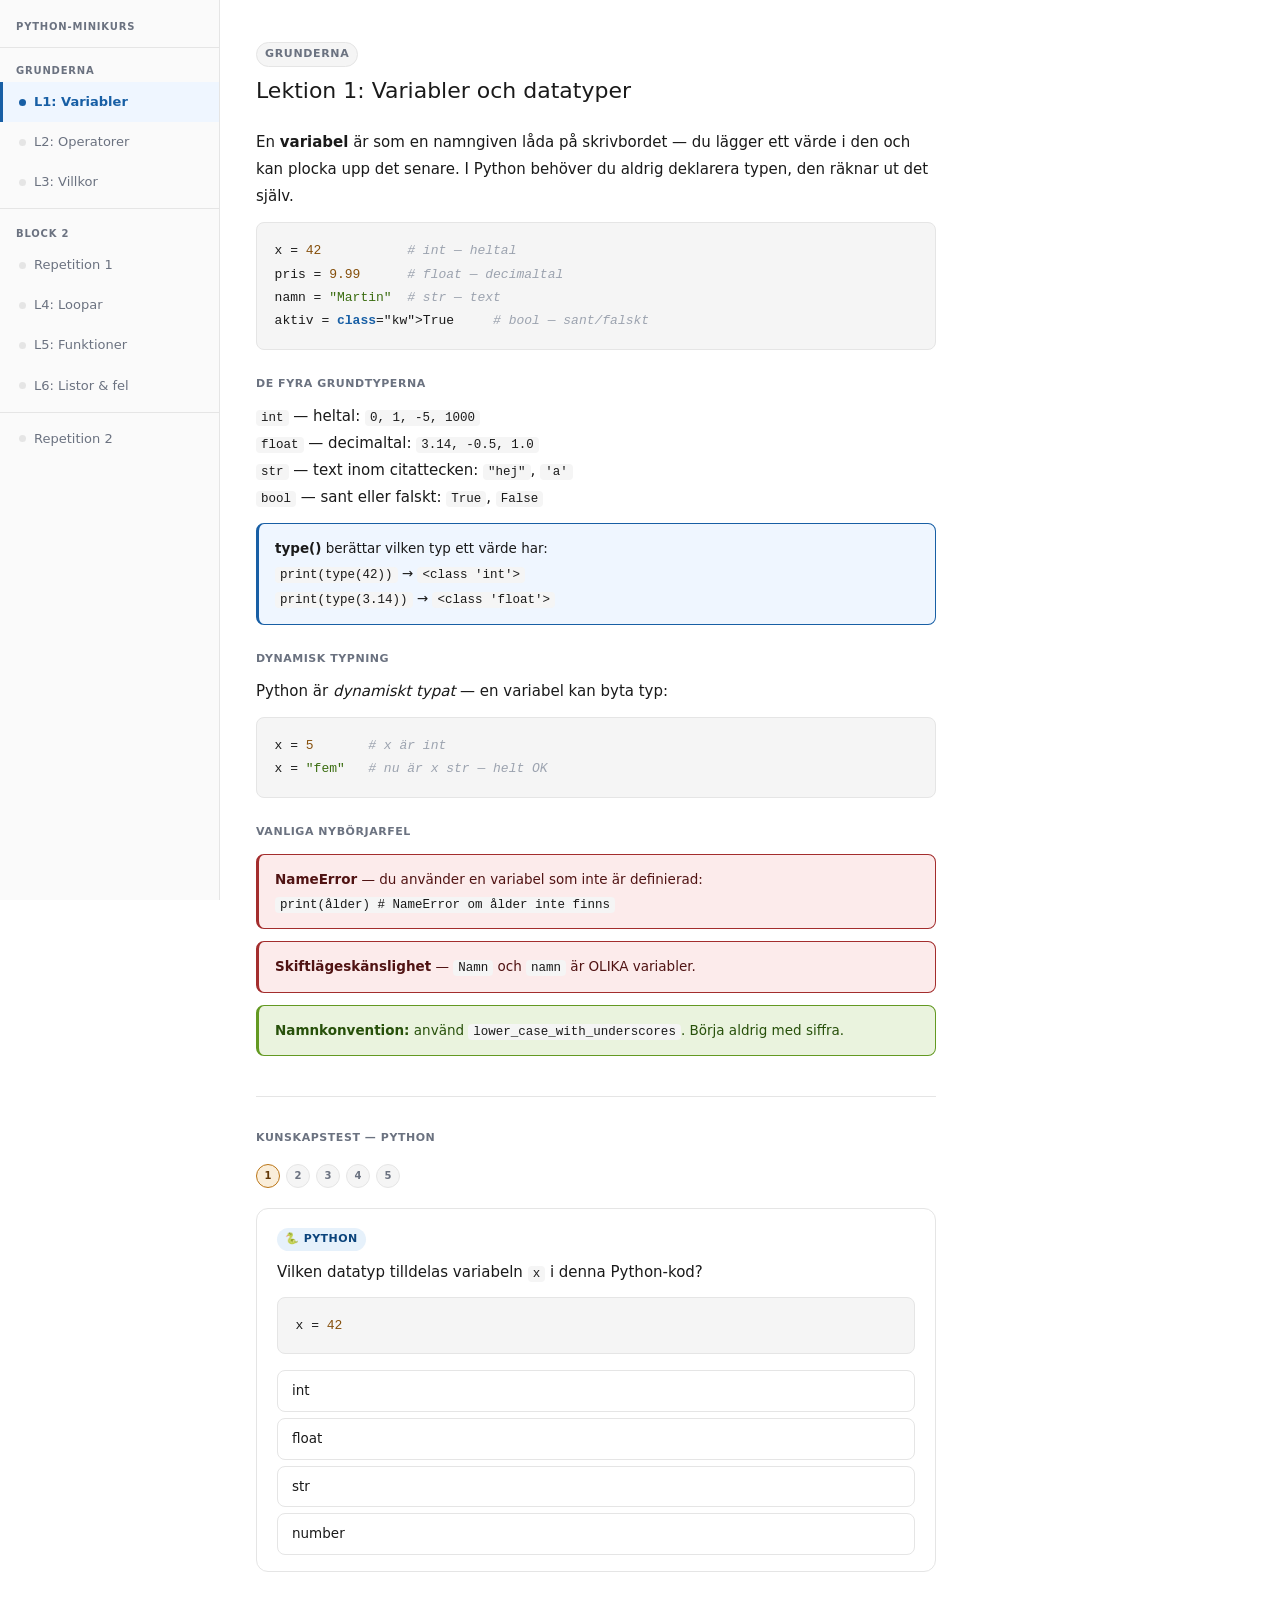
==== python-minikurs.html @ 62a2120b "Deploy static YH prep site" ====
<!DOCTYPE html>
<html lang="sv">
<head>
<meta charset="UTF-8">
<meta name="viewport" content="width=device-width, initial-scale=1.0">
<title>Python-minikurs — Nackademin</title>
<style>
/* ── Reset ── */
*,*::before,*::after{box-sizing:border-box;margin:0;padding:0}
html{scroll-behavior:smooth}

/* ── Tokens ── */
:root{
  --bg:#ffffff;--bg2:#fafafa;--bg3:#f5f5f5;
  --text:#1a1a1a;--text2:#6b7280;
  --border:#e5e5e5;
  --acc:#185FA5;--acc-l:#EFF6FF;
  --ok-bg:#EAF3DE;--ok-bd:#639922;--ok-tx:#27500A;
  --er-bg:#FCEBEB;--er-bd:#A32D2D;--er-tx:#501313;
  --warn-bg:#FAEEDA;--warn-bd:#BA7517;--warn-tx:#633806;
  --code-bg:#f5f5f5;
  --kw:#185FA5;--str-c:#3B6D11;--num-c:#854F0B;--cmt-c:#9ca3af;
  --nav-w:220px;
}
@media(prefers-color-scheme:dark){
  :root{
    --bg:#1a1a1a;--bg2:#222222;--bg3:#2a2a2a;
    --text:#e5e5e5;--text2:#9ca3af;
    --border:#333333;
    --acc:#60a5fa;--acc-l:#1e3a5f;
    --ok-bg:#1a2e1a;--ok-bd:#4ade80;--ok-tx:#86efac;
    --er-bg:#2e1a1a;--er-bd:#f87171;--er-tx:#fca5a5;
    --warn-bg:#2e2010;--warn-bd:#fbbf24;--warn-tx:#fcd34d;
    --code-bg:#2a2a2a;
    --kw:#60a5fa;--str-c:#86efac;--num-c:#fcd34d;--cmt-c:#6b7280;
  }
}

/* ── Base ── */
body{font-family:system-ui,-apple-system,sans-serif;background:var(--bg);color:var(--text);line-height:1.7;min-height:100vh;font-size:15px}
#app{display:flex;min-height:100vh}

/* ── Sidebar ── */
#sidebar{
  width:var(--nav-w);background:var(--bg2);border-right:1px solid var(--border);
  position:sticky;top:0;height:100vh;overflow-y:auto;flex-shrink:0
}
.nav-top{
  padding:18px 16px 12px;font-size:10px;font-weight:700;
  letter-spacing:.08em;text-transform:uppercase;color:var(--text2);
  border-bottom:1px solid var(--border);margin-bottom:4px
}
.nav-group{
  padding:10px 16px 3px;font-size:10px;font-weight:700;
  letter-spacing:.08em;text-transform:uppercase;color:var(--text2)
}
.nav-sep{height:1px;background:var(--border);margin:6px 0}
.nav-item{
  display:flex;align-items:center;gap:8px;padding:9px 16px;
  cursor:pointer;font-size:13px;color:var(--text2);
  border-left:3px solid transparent;
  transition:background .12s,color .12s;user-select:none
}
.nav-item:hover{background:var(--bg3);color:var(--text)}
.nav-item.active{
  border-left-color:var(--acc);color:var(--acc);
  background:var(--acc-l);font-weight:600
}
.nav-dot{
  width:7px;height:7px;border-radius:50%;
  background:var(--border);flex-shrink:0;transition:background .2s
}
.nav-item.done .nav-dot{background:var(--ok-bd)}
.nav-item.active .nav-dot{background:var(--acc)}

/* ── Main content ── */
#main{flex:1;padding:2.5rem 2.25rem;min-width:0}
#main-inner{max-width:680px}

/* ── Section header ── */
.sec-badge{
  display:inline-block;padding:2px 8px;
  background:var(--bg3);border:1px solid var(--border);border-radius:20px;
  font-size:11px;font-weight:600;letter-spacing:.06em;text-transform:uppercase;
  color:var(--text2);margin-bottom:10px
}
.sec-title{font-size:22px;font-weight:500;margin-bottom:1.5rem;line-height:1.3;color:var(--text)}

/* ── Lesson body ── */
.lesson-body{line-height:1.8;margin-bottom:2.5rem;color:var(--text)}
.lesson-body p{margin-bottom:.75rem;color:var(--text)}
.lesson-body h3{
  font-size:11px;font-weight:700;text-transform:uppercase;
  letter-spacing:.05em;color:var(--text2);margin:1.5rem 0 .6rem
}
.lesson-body ul{padding-left:1.2rem;margin-bottom:.75rem}
.lesson-body li{margin-bottom:.25rem}

/* ── Typography ── */
pre,code{font-family:ui-monospace,'SF Mono','Cascadia Code',Consolas,monospace}
code{
  background:var(--code-bg);padding:1px 5px;border-radius:4px;
  font-size:12.5px;color:var(--text)
}
pre{
  background:var(--code-bg);padding:1rem 1.1rem;border-radius:8px;
  overflow-x:auto;font-size:13px;line-height:1.8;
  margin:.75rem 0 1rem;border:1px solid var(--border);color:var(--text)
}
pre code{background:none;padding:0;font-size:inherit;color:inherit}

/* ── Syntax highlight spans ── */
.kw{color:var(--kw);font-weight:600}
.str{color:var(--str-c)}
.num{color:var(--num-c)}
.cmt{color:var(--cmt-c);font-style:italic}

/* ── Info boxes ── */
.ibox{
  background:var(--acc-l);border:1px solid var(--acc);
  border-left:3px solid var(--acc);border-radius:8px;
  padding:.75rem 1rem;margin:.75rem 0;font-size:13.5px;color:var(--text)
}
.okbox{
  background:var(--ok-bg);border:1px solid var(--ok-bd);
  border-left:3px solid var(--ok-bd);border-radius:8px;
  padding:.75rem 1rem;margin:.75rem 0;font-size:13.5px;color:var(--ok-tx)
}
.errbox{
  background:var(--er-bg);border:1px solid var(--er-bd);
  border-left:3px solid var(--er-bd);border-radius:8px;
  padding:.75rem 1rem;margin:.75rem 0;font-size:13.5px;color:var(--er-tx)
}

/* ── Range lab ── */
.lab{
  background:var(--bg2);border:1px solid var(--border);
  border-radius:12px;padding:1rem 1.25rem;margin:1rem 0
}
.lab-h{
  font-size:10px;font-weight:700;text-transform:uppercase;
  letter-spacing:.07em;color:var(--text2);margin-bottom:1rem
}
.lab-row{display:flex;align-items:center;gap:10px;margin-bottom:8px;font-size:13.5px}
.lab-row label{font-family:monospace;font-weight:700;min-width:52px;color:var(--acc)}
.lab-row input[type=range]{flex:1;accent-color:var(--acc)}
.lab-row .lv{font-family:monospace;font-weight:700;min-width:26px;text-align:right;color:var(--acc)}
.lab-out{
  background:var(--code-bg);border:1px solid var(--border);
  border-radius:8px;padding:.75rem 1rem;
  font-family:monospace;font-size:13px;margin-top:.5rem;min-height:52px
}
.lab-expr{color:var(--acc);margin-bottom:5px;font-weight:700}
.lab-res{color:var(--ok-tx)}

/* ── Quiz section ── */
.quiz-wrap{
  border-top:1px solid var(--border);
  padding-top:2rem;margin-top:.5rem
}
.quiz-h{
  font-size:11px;font-weight:700;text-transform:uppercase;
  letter-spacing:.05em;color:var(--text2);margin-bottom:1rem
}

/* ── Progress dots ── */
.dots{display:flex;gap:6px;flex-wrap:wrap;margin-bottom:1.25rem;align-items:center}
.dot-wrap{position:relative;display:inline-flex}
.dot{
  width:24px;height:24px;border-radius:50%;
  border:1px solid var(--border);background:var(--bg3);
  cursor:default;display:flex;align-items:center;justify-content:center;
  font-size:10px;font-weight:700;
  transition:transform .15s ease-out,border-color .15s;
  color:var(--text2);flex-shrink:0
}
.dot.cur{
  background:var(--warn-bg);border-color:var(--warn-bd);
  color:var(--warn-tx)
}
.dot.ok{
  background:var(--ok-bg);border-color:var(--ok-bd);
  color:var(--ok-tx);cursor:pointer
}
.dot.fail{
  background:var(--er-bg);border-color:var(--er-bd);
  color:var(--er-tx);cursor:pointer
}
.dot.ok:hover,.dot.fail:hover{transform:scale(1.15)}
.dot.extra{border-style:dashed}
/* Tooltip */
.dot-tip{
  display:none;position:absolute;bottom:calc(100% + 6px);left:50%;
  transform:translateX(-50%);
  background:var(--bg);border:1px solid var(--border);
  border-radius:6px;padding:4px 8px;
  font-size:11px;white-space:nowrap;color:var(--text);
  pointer-events:none;z-index:10;box-shadow:0 2px 8px rgba(0,0,0,.08)
}
.dot-wrap:hover .dot-tip{display:block}

/* ── Question card ── */
.qcard{
  border:1px solid var(--border);border-radius:12px;
  padding:1rem 1.25rem;margin-bottom:.75rem;background:var(--bg)
}
.qcard.review-mode{opacity:.8}
.python-badge{
  display:inline-block;padding:2px 8px;
  background:#E6F1FB;border-radius:20px;
  font-size:11px;font-weight:600;color:#0C447C;
  letter-spacing:.04em;text-transform:uppercase;margin-bottom:.6rem
}
.extra-badge{
  display:inline-block;padding:2px 8px;
  background:var(--warn-bg);border-radius:20px;
  font-size:11px;font-weight:600;color:var(--warn-tx);
  letter-spacing:.04em;text-transform:uppercase;margin-bottom:.6rem
}
@media(prefers-color-scheme:dark){
  .python-badge{background:#0c2340;color:#7db8f7}
}
.qtxt{font-size:15px;font-weight:400;line-height:1.65;margin-bottom:.5rem;color:var(--text)}
.qcode{margin:.5rem 0}

/* ── Options ── */
.opts{display:grid;gap:6px;margin-top:.75rem}
.opt{
  display:block;width:100%;text-align:left;
  padding:10px 14px;background:var(--bg);
  border:1px solid var(--border);border-radius:8px;
  cursor:pointer;font-size:13.5px;font-family:inherit;
  color:var(--text);transition:background .12s,border-color .12s;line-height:1.45
}
.opt:hover:not(:disabled){background:var(--bg3)}
.opt.sel-ok{background:var(--ok-bg);border-color:var(--ok-bd);color:var(--ok-tx);font-weight:600}
.opt.sel-fail{background:var(--er-bg);border-color:var(--er-bd);color:var(--er-tx);font-weight:600}
.opt.show-ok{background:var(--ok-bg);border-color:var(--ok-bd);color:var(--ok-tx)}
.opt:disabled{cursor:default}

/* ── Feedback ── */
.fb{margin-top:.75rem;padding:.75rem 1rem;border-radius:8px;font-size:13.5px;line-height:1.7}
.fb.ok{background:var(--ok-bg);border-left:3px solid var(--ok-bd);color:var(--ok-tx)}
.fb.fail{background:var(--er-bg);border-left:3px solid var(--er-bd);color:var(--er-tx)}
.fb-title{font-weight:700;font-size:14px;margin-bottom:4px}

/* ── Buttons ── */
.btn-next{
  margin-top:.75rem;padding:8px 18px;
  background:var(--bg);color:var(--text);
  border:1px solid var(--border);border-radius:8px;
  cursor:pointer;font-size:13px;font-family:inherit;
  transition:background .12s;
}
.btn-next:hover{background:var(--bg3)}
.btn-go{
  padding:9px 24px;background:var(--bg);color:var(--ok-tx);
  border:1px solid var(--ok-bd);border-radius:8px;
  cursor:pointer;font-size:14px;font-family:inherit;
  transition:background .12s
}
.btn-go:hover{background:#C0DD97;color:var(--ok-tx)}
@media(prefers-color-scheme:dark){
  .btn-go:hover{background:#1f4a1f}
}

/* ── Done panel ── */
.done-panel{
  margin-top:1.5rem;padding:1.5rem;
  background:var(--ok-bg);border:1px solid var(--ok-bd);
  border-radius:12px;text-align:center
}
.done-panel h3{font-size:20px;font-weight:500;color:var(--ok-tx);margin-bottom:.5rem}
.done-panel p{color:var(--ok-tx);margin-bottom:1rem;font-size:14px}

/* ── Result list ── */
.res-item{display:flex;gap:10px;padding:9px 0;border-bottom:1px solid var(--border);font-size:13.5px}
.res-icon{flex-shrink:0;margin-top:2px}
.res-q{flex:1;color:var(--text)}

/* ── Mobile ── */
@media(max-width:768px){
  #app{flex-direction:column}
  #sidebar{
    width:100%;height:auto;position:static;
    display:flex;overflow-x:auto;overflow-y:hidden;
    padding:6px 8px;gap:4px;flex-wrap:nowrap;
    border-right:none;border-bottom:1px solid var(--border)
  }
  .nav-top,.nav-sep,.nav-group{display:none}
  .nav-item{
    white-space:nowrap;padding:6px 11px;border-left:none;
    border-radius:6px;border-bottom:2px solid transparent;font-size:12px
  }
  .nav-item.active{border-left:none;border-bottom-color:var(--acc);background:var(--acc-l)}
  .nav-dot{display:none}
  #main{padding:1rem}
  #main-inner{max-width:100%}
  .sec-title{font-size:20px}
  pre{font-size:12px}
  .dot{width:20px;height:20px;font-size:9px}
  .opt{font-size:13px}
}
</style>
</head>
<body>
<div id="app">
  <nav id="sidebar"></nav>
  <main id="main"></main>
</div>
<script>
// ================================================================
// COURSE DATA
// ================================================================
const SECTIONS = [

// ----------------------------------------------------------------
// LEKTION 1
// ----------------------------------------------------------------
{
  id:'l1', type:'lesson', navTitle:'L1: Variabler', badge:'Grunderna',
  title:'Lektion 1: Variabler och datatyper',
  body:`
<p>En <strong>variabel</strong> är som en namngiven låda på skrivbordet — du lägger ett värde i den och kan plocka upp det senare. I Python behöver du aldrig deklarera typen, den räknar ut det själv.</p>
<pre><code>x = 42           # int — heltal
pris = 9.99      # float — decimaltal
namn = "Martin"  # str — text
aktiv = True     # bool — sant/falskt</code></pre>
<h3>De fyra grundtyperna</h3>
<p><code>int</code> — heltal: <code>0, 1, -5, 1000</code><br>
<code>float</code> — decimaltal: <code>3.14, -0.5, 1.0</code><br>
<code>str</code> — text inom citattecken: <code>"hej"</code>, <code>'a'</code><br>
<code>bool</code> — sant eller falskt: <code>True</code>, <code>False</code></p>
<div class="ibox"><strong>type()</strong> berättar vilken typ ett värde har:<br>
<code>print(type(42))</code> → <code>&lt;class 'int'&gt;</code><br>
<code>print(type(3.14))</code> → <code>&lt;class 'float'&gt;</code></div>
<h3>Dynamisk typning</h3>
<p>Python är <em>dynamiskt typat</em> — en variabel kan byta typ:</p>
<pre><code>x = 5       # x är int
x = "fem"   # nu är x str — helt OK</code></pre>
<h3>Vanliga nybörjarfel</h3>
<div class="errbox"><strong>NameError</strong> — du använder en variabel som inte är definierad:<br>
<code>print(ålder)  # NameError om ålder inte finns</code></div>
<div class="errbox"><strong>Skiftlägeskänslighet</strong> — <code>Namn</code> och <code>namn</code> är OLIKA variabler.</div>
<div class="okbox"><strong>Namnkonvention:</strong> använd <code>lower_case_with_underscores</code>. Börja aldrig med siffra.</div>`,
  questions:[
    {
      txt:'Vilken datatyp tilldelas variabeln <code>x</code> i denna Python-kod?',
      code:'x = 42',
      opts:['int','float','str','number'],
      ok:0,
      why:[
        '✓ Rätt! 42 är ett heltal utan decimalpunkt — Python ger det automatiskt typen <code>int</code>.',
        '✗ <code>float</code> används för decimaltal som <code>42.0</code>. Utan decimalpunkt blir 42 en <code>int</code>.',
        '✗ <code>str</code> kräver citattecken: <code>x = "42"</code>. Utan citattecken tolkas 42 som ett heltal.',
        '✗ Python har ingen typ som heter <code>number</code>. Heltal kallas <code>int</code> och decimaltal kallas <code>float</code>.'
      ],
      extra:{
        txt:'Träningsuppgift: Vilken datatyp har variabeln <code>y</code>?',
        code:'y = 3.14',
        opts:['float','int','double','str'],
        ok:0,
        why:[
          '✓ Rätt! 3.14 har en decimalpunkt — Python ger det typen <code>float</code>.',
          '✗ <code>int</code> är enbart heltal utan decimalpunkt. 3.14 innehåller en punkt och är alltså <code>float</code>.',
          '✗ Python har ingen typ som heter <code>double</code>. Decimaltal kallas <code>float</code>.',
          '✗ <code>str</code> kräver citattecken runt sig. <code>y = 3.14</code> är ett decimaltal, inte text.'
        ]
      }
    },
    {
      txt:'Vad skriver följande Python-kod ut?',
      code:'print(type("hej"))',
      opts:["&lt;class 'str'&gt;",'str','"hej"','string'],
      ok:0,
      why:[
        "✓ Rätt! <code>type()</code> returnerar ett klassobjekt. I Python 3 visas det som <code>&lt;class 'str'&gt;</code>.",
        "✗ <code>type()</code> returnerar inte bara texten 'str' utan ett klassobjekt: <code>&lt;class 'str'&gt;</code>.",
        '✗ <code>type()</code> returnerar typen av värdet, inte värdet självt. "hej" är vad vi skickar in, inte vad som skrivs ut.',
        "✗ Python kallar texttypen <code>str</code>, inte <code>string</code>. Och <code>type()</code> ger ett klassobjekt, inte ett namn."
      ],
      extra:{
        txt:'Träningsuppgift: Vad skriver denna Python-kod ut?',
        code:'print(type(True))',
        opts:["&lt;class 'bool'&gt;",'bool','True',"&lt;class 'int'&gt;"],
        ok:0,
        why:[
          "✓ Rätt! <code>True</code> har typen <code>bool</code>. <code>type()</code> returnerar <code>&lt;class 'bool'&gt;</code>.",
          "✗ <code>type()</code> returnerar ett klassobjekt, inte bara strängen 'bool'.",
          '✗ <code>True</code> är värdet vi skickar in till <code>type()</code>, inte utskriften.',
          '✗ <code>bool</code> är visserligen en underklass till <code>int</code> i Python, men <code>type(True)</code> ger ändå <code>bool</code>, inte <code>int</code>.'
        ]
      }
    },
    {
      txt:'Vilket av dessa är ett giltigt variabelnamn i Python?',
      code:null,
      opts:['min_ålder','1ålder','min-ålder','min ålder'],
      ok:0,
      why:[
        '✓ Rätt! <code>min_ålder</code> börjar med en bokstav och innehåller bara bokstäver och understreck — helt OK.',
        '✗ <code>1ålder</code> börjar med en siffra, vilket är förbjudet. Python ger <code>SyntaxError</code>.',
        '✗ <code>min-ålder</code> innehåller ett minustecken som Python tolkar som subtraktionsoperatorn, inte som namnets del.',
        '✗ Mellanslag är aldrig tillåtet i ett variabelnamn. Använd understreck: <code>min_ålder</code>.'
      ],
      extra:{
        txt:'Träningsuppgift: Vilket av dessa är ett giltigt Python-variabelnamn?',
        code:null,
        opts:['_räknare','2räknare','räkn-are','räkn are'],
        ok:0,
        why:[
          '✓ Rätt! Understreck i början är tillåtet. <code>_räknare</code> är ett giltigt variabelnamn.',
          '✗ Variabelnamn får aldrig börja med en siffra. Python ger <code>SyntaxError</code>.',
          '✗ Bindestreck är inte tillåtet — Python tolkar det som minus-operator.',
          '✗ Mellanslag är aldrig tillåtet i ett variabelnamn.'
        ]
      }
    },
    {
      txt:'Vad skriver följande Python-kod ut?',
      code:'aktiv = True\nprint(not aktiv)',
      opts:['False','True','not True','Error'],
      ok:0,
      why:[
        '✓ Rätt! <code>not</code> vänder på ett boolskt värde. <code>not True</code> ger <code>False</code>.',
        '✗ <code>not</code> inverterar värdet. <code>aktiv</code> är <code>True</code>, så <code>not aktiv</code> ger <code>False</code>.',
        '✗ Python utvärderar <code>not aktiv</code> och skriver ut resultatet (<code>False</code>), inte textsträngen "not True".',
        '✗ Det finns inget fel. <code>not</code> är en giltig logisk operator för boolska värden.'
      ],
      extra:{
        txt:'Träningsuppgift: Vad skriver följande Python-kod ut?',
        code:'print(not False)',
        opts:['True','False','not False','Error'],
        ok:0,
        why:[
          '✓ Rätt! <code>not False</code> vänder på <code>False</code> och ger <code>True</code>.',
          '✗ <code>not</code> inverterar. <code>not False</code> ger det motsatta av <code>False</code>, alltså <code>True</code>.',
          '✗ Python utvärderar uttrycket och skriver ut resultatet, inte texten "not False".',
          '✗ Det finns inget fel. <code>not</code> är en giltig logisk operator.'
        ]
      }
    },
    {
      txt:'Vad skriver följande Python-kod ut?',
      code:'x = 5\nx = x + 1\nprint(x)',
      opts:['6','5','x + 1','Error'],
      ok:0,
      why:[
        '✓ Rätt! Rad 1: x = 5. Rad 2: högerledet beräknas (5+1=6) och lagras i x. Rad 3: skriver ut 6.',
        '✗ <code>x</code> uppdateras på rad 2. <code>x + 1</code> beräknas till 6 och det nya värdet lagras i <code>x</code>.',
        '✗ Python utvärderar <code>x + 1</code> matematiskt (till 6) och lagrar resultatet — inte texten.',
        '✗ Det finns inget fel. Det är helt giltigt att tilldela en variabel ett nytt värde baserat på det gamla.'
      ],
      extra:{
        txt:'Träningsuppgift: Vad skriver följande Python-kod ut?',
        code:'n = 10\nn = n * 2\nprint(n)',
        opts:['20','10','n * 2','Error'],
        ok:0,
        why:[
          '✓ Rätt! n börjar som 10. Rad 2 beräknar 10×2=20 och lagrar i n. Utskriften blir 20.',
          '✗ n uppdateras till 20 på rad 2. Det gamla värdet 10 skrivs inte ut.',
          '✗ Python beräknar <code>n * 2</code> till 20 och lagrar det — inte textsträngen.',
          '✗ Det är giltig Python. En variabel kan alltid tilldelas ett nytt beräknat värde.'
        ]
      }
    }
  ]
},

// ----------------------------------------------------------------
// LEKTION 2
// ----------------------------------------------------------------
{
  id:'l2', type:'lesson', navTitle:'L2: Operatorer', badge:'Grunderna',
  title:'Lektion 2: Operatorer',
  body:`
<p>Operatorer är symboler som utför beräkningar eller jämförelser på värden.</p>
<h3>Matematiska operatorer</h3>
<pre><code>10 + 3   # 13   addition
10 - 3   # 7    subtraktion
10 * 3   # 30   multiplikation
10 / 3   # 3.333...  division (ger alltid float)
10 // 3  # 3    heltalsdivision (avrundar nedåt)
10 % 3   # 1    modulus (resten efter division)
2 ** 3   # 8    upphöjt till</code></pre>
<div class="ibox"><strong>Modulus %</strong> — tänk klockan: 14 % 12 = 2 (det som "är kvar"). Används ofta för att kolla om ett tal är jämnt: <code>x % 2 == 0</code></div>
<h3>Jämförelseoperatorer</h3>
<pre><code>x == y   # lika med (två likhetstecken!)
x != y   # inte lika med
x > y    # större än
x < y    # mindre än
x >= y   # större än eller lika med
x <= y   # mindre än eller lika med</code></pre>
<div class="errbox"><strong>Vanligt misstag:</strong> <code>=</code> är tilldelning, <code>==</code> är jämförelse. <code>if x = 5:</code> ger <code>SyntaxError</code>.</div>
<h3>Logiska operatorer</h3>
<pre><code>True and False  # False  (båda måste vara True)
True or False   # True   (minst en måste vara True)
not True        # False  (vänder på värdet)</code></pre>`,
  questions:[
    {
      txt:'Vad returnerar följande Python-uttryck?',
      code:'10 % 3',
      opts:['1','3','3.33','0'],
      ok:0,
      why:[
        '✓ Rätt! % är modulus — resten efter heltalsdivision. 10 = 3×3 + 1, så resten är 1.',
        '✗ 3 är kvoten (hur många gånger 3 går i 10), inte resten. % ger resten, inte kvoten.',
        '✗ 3.33 är resultatet av vanlig division (10/3). Modulus % ger alltid ett heltal — resten.',
        '✗ 0 skulle innebära att 10 är jämnt delbart med 3, men 3×3=9 och 3×4=12 — 10 är inte delbart med 3.'
      ],
      extra:{
        txt:'Träningsuppgift: Vad returnerar följande Python-uttryck?',
        code:'17 % 5',
        opts:['2','3','5','1'],
        ok:0,
        why:[
          '✓ Rätt! 17 = 5×3 + 2. Resten är 2.',
          '✗ Kontrollera: 5×3=15, 17-15=2. Resten är 2, inte 3.',
          '✗ 5 är divisorn, inte resten. % ger resten efter division.',
          '✗ 17 = 5×3 + 2. Resten är 2, inte 1.'
        ]
      }
    },
    {
      txt:'Vad returnerar följande Python-uttryck?',
      code:'10 // 3',
      opts:['3','3.33','4','1'],
      ok:0,
      why:[
        '✓ Rätt! // är heltalsdivision — avrundar alltid nedåt. 10/3 = 3.33, avrundat nedåt = 3.',
        '✗ 3.33 är resultatet av vanlig division (<code>/</code>). Dubbelt snedstreck <code>//</code> ger heltal, avrundat nedåt.',
        '✗ 4 vore avrundning uppåt. <code>//</code> avrundar alltid NEDÅT. 10/3 = 3.33 → nedåt = 3.',
        '✗ 1 är resten (modulus). <code>//</code> ger kvoten (hur många hela gånger 3 ryms i 10).'
      ],
      extra:{
        txt:'Träningsuppgift: Vad returnerar följande Python-uttryck?',
        code:'15 // 4',
        opts:['3','4','3.75','1'],
        ok:0,
        why:[
          '✓ Rätt! 15/4 = 3.75, avrundat nedåt = 3. Det är vad <code>//</code> gör.',
          '✗ 4 är divisorn. 15//4 = 3 (hur många gånger 4 ryms helt i 15).',
          '✗ 3.75 är resultatet av vanlig division (<code>/</code>). <code>//</code> returnerar heltal.',
          '✗ 1 är inte svaret här. 15 = 4×3 + 3, så kvoten är 3 och resten är 3.'
        ]
      }
    },
    {
      txt:'Vad skriver följande Python-kod ut?',
      code:'x = 5\nprint(x == 5)',
      opts:['True','False','5','Error'],
      ok:0,
      why:[
        '✓ Rätt! <code>==</code> jämför om två värden är lika. x är 5 och vi jämför med 5 — de är lika, alltså <code>True</code>.',
        '✗ Värdena är lika (x=5 och vi jämför med 5), så <code>==</code> ger <code>True</code>, inte <code>False</code>.',
        '✗ <code>print(x == 5)</code> skriver ut resultatet av jämförelsen (<code>True</code>), inte värdet på x.',
        '✗ Det finns inget fel. <code>==</code> är en giltig jämförelseoperator i Python.'
      ],
      extra:{
        txt:'Träningsuppgift: Vad skriver följande Python-kod ut?',
        code:'y = 7\nprint(y != 10)',
        opts:['True','False','7','Error'],
        ok:0,
        why:[
          '✓ Rätt! <code>!=</code> betyder "inte lika med". 7 är inte 10, alltså är påståendet sant: <code>True</code>.',
          '✗ <code>!=</code> är "inte lika med". 7 ≠ 10, så uttrycket är sant (<code>True</code>), inte <code>False</code>.',
          '✗ <code>print(y != 10)</code> skriver ut resultatet av jämförelsen, inte värdet på y.',
          '✗ Det finns inget fel. <code>!=</code> är en giltig jämförelseoperator.'
        ]
      }
    },
    {
      txt:'Vad är värdet av följande Python-uttryck?',
      code:'True and False',
      opts:['False','True','None','Error'],
      ok:0,
      why:[
        '✓ Rätt! <code>and</code> kräver att BÅDA sidor är <code>True</code>. Här är ena sidan <code>False</code>, så resultatet är <code>False</code>.',
        '✗ <code>and</code> kräver att BÅDA är sanna. En sida är <code>False</code>, så helheten är <code>False</code>.',
        '✗ <code>and</code> returnerar ett boolskt värde (<code>True</code> eller <code>False</code>), inte <code>None</code>.',
        '✗ Det finns inget fel. <code>and</code> är en giltig logisk operator i Python.'
      ],
      extra:{
        txt:'Träningsuppgift: Vad är värdet av följande Python-uttryck?',
        code:'False or True',
        opts:['True','False','None','Error'],
        ok:0,
        why:[
          '✓ Rätt! <code>or</code> kräver att MINST EN sida är <code>True</code>. Här är ena sidan <code>True</code>, så resultatet är <code>True</code>.',
          '✗ <code>or</code> räcker med att EN sida är sann. Här är <code>True</code> på höger sida, så helheten är <code>True</code>.',
          '✗ <code>or</code> returnerar ett boolskt värde, inte <code>None</code>.',
          '✗ Det finns inget fel. <code>or</code> är en giltig logisk operator.'
        ]
      }
    },
    {
      txt:'Vad skriver följande Python-kod ut?',
      code:'x = 10\ny = 3\nprint(x > 5 and y < 2)',
      opts:['False','True','Error','None'],
      ok:0,
      why:[
        '✓ Rätt! <code>x > 5</code> → True (10 > 5). <code>y < 2</code> → False (3 < 2 är falskt). True and False = <code>False</code>.',
        '✗ Dela upp: <code>x > 5</code> är True, men <code>y < 2</code> är False (3 är inte mindre än 2). True AND False = False.',
        '✗ Koden är syntaktiskt korrekt. Beräkningar med <code>and</code> och jämförelseoperatorer fungerar i Python.',
        '✗ <code>print()</code> med ett boolskt uttryck skriver ut <code>True</code> eller <code>False</code>, inte <code>None</code>.'
      ],
      extra:{
        txt:'Träningsuppgift: Vad skriver följande Python-kod ut?',
        code:'a = 8\nb = 4\nprint(a > 5 or b > 10)',
        opts:['True','False','Error','None'],
        ok:0,
        why:[
          '✓ Rätt! <code>a > 5</code> → True. <code>b > 10</code> → False. True or False = <code>True</code>. (or räcker med en sant.)',
          '✗ <code>or</code> kräver bara EN sann sida. <code>a > 5</code> är True, så hela uttrycket är True.',
          '✗ Koden är korrekt Python. Beräkningarna körs utan problem.',
          '✗ <code>print()</code> med ett boolskt uttryck skriver ut True eller False.'
        ]
      }
    }
  ]
},

// ----------------------------------------------------------------
// LEKTION 3
// ----------------------------------------------------------------
{
  id:'l3', type:'lesson', navTitle:'L3: Villkor', badge:'Grunderna',
  title:'Lektion 3: Villkor — if, elif, else',
  body:`
<p>Villkor låter programmet ta olika vägar beroende på om ett uttryck är sant eller falskt.</p>
<pre><code>ålder = 20

if ålder >= 18:
    print("Du får rösta")
elif ålder >= 16:
    print("Du får cykla utan hjälm")
else:
    print("Du är ung")</code></pre>
<div class="ibox"><strong>Indentering är kod i Python!</strong> Allt som ska köras inuti ett if-block måste ha 4 mellanslags indrag. Python tvingar dig till läsbar kod.</div>
<h3>Hur det fungerar</h3>
<p>Python testar villkoren uppifrån och ned. Det första blocket vars villkor är <code>True</code> körs — sedan hoppas resten över. <code>else</code> körs bara om inget villkor ovan var sant.</p>
<pre><code>x = 7
if x > 10:
    print("A")      # hoppas över
elif x > 5:
    print("B")      # körs! (7 > 5)
else:
    print("C")      # hoppas över</code></pre>
<h3>Kombinera villkor</h3>
<pre><code>if ålder >= 18 and medborgarskap == "SE":
    print("Du får rösta i riksdagsvalet")</code></pre>
<div class="errbox"><strong>Vanligt misstag:</strong> <code>if x = 5:</code> ger SyntaxError. Det är <code>==</code> (jämförelse) som gäller i ett villkor, inte <code>=</code> (tilldelning).</div>
<div class="okbox"><strong>Sant/falskt i Python:</strong> <code>0</code>, <code>""</code>, <code>[]</code> och <code>None</code> är "falsy" — behandlas som False i ett if-block.</div>`,
  questions:[
    {
      txt:'Vad skriver följande Python-kod ut?',
      code:'x = 10\nif x > 5:\n    print("stor")\nelse:\n    print("liten")',
      opts:['"stor"','"liten"','Error','10'],
      ok:0,
      why:[
        '✓ Rätt! x är 10 och 10 > 5 är sant, så if-blocket körs och skriver ut "stor".',
        '✗ else-blocket körs bara om villkoret är falskt. 10 > 5 är sant, så if-blocket körs och "stor" skrivs ut.',
        '✗ Koden är syntaktiskt korrekt. Indenteringen är rätt och villkoret är giltigt.',
        '✗ <code>print("stor")</code> skriver ut texten "stor", inte värdet på x.'
      ],
      extra:{
        txt:'Träningsuppgift: Vad skriver följande Python-kod ut?',
        code:'y = 3\nif y > 10:\n    print("hög")\nelse:\n    print("låg")',
        opts:['"låg"','"hög"','Error','3'],
        ok:0,
        why:[
          '✓ Rätt! 3 > 10 är falskt, så else-blocket körs och "låg" skrivs ut.',
          '✗ 3 > 10 är falskt. If-blocket körs inte. Else-blocket körs och skriver ut "låg".',
          '✗ Koden är korrekt Python med rätt indentering.',
          '✗ <code>print("låg")</code> skriver ut texten "låg", inte värdet på y.'
        ]
      }
    },
    {
      txt:'Vad är felet i följande Python-kod?',
      code:'x = 5\nif x = 5:\n    print("fem")',
      opts:['= ska vara == i if-villkoret','Indenteringen är fel','print ska ha stort P','Inget fel'],
      ok:0,
      why:[
        '✓ Rätt! I ett if-villkor används <code>==</code> (jämförelse). Ett ensamt <code>=</code> är tilldelning och ger SyntaxError.',
        '✗ Indenteringen är korrekt (4 mellanslag). Felet är på rad 2: <code>=</code> ska vara <code>==</code>.',
        '✗ <code>print</code> är korrekt med liten bokstav. Python är skiftlägeskänsligt — Print (med stor P) skulle ge NameError.',
        '✗ Det finns ett fel: <code>if x = 5:</code> är ogiltig syntax. Det ska vara <code>if x == 5:</code>.'
      ],
      extra:{
        txt:'Träningsuppgift: Vad är felet i följande Python-kod?',
        code:'namn = "Anna"\nif namn = "Anna":\n    print("hej Anna")',
        opts:['= ska vara == i if-villkoret','Strängar kan inte jämföras','Saknas else-block','Inget fel'],
        ok:0,
        why:[
          '✓ Rätt! <code>if namn = "Anna":</code> ger SyntaxError. I villkor används <code>==</code>, inte <code>=</code>.',
          '✗ Strängar kan mycket väl jämföras med <code>==</code>. Det är <code>=</code> i villkoret som är problemet.',
          '✗ else är alltid valfritt. Man behöver inte ha else efter ett if.',
          '✗ Det finns ett fel: <code>=</code> i villkoret ska vara <code>==</code>.'
        ]
      }
    },
    {
      txt:'Vad skriver följande Python-kod ut?',
      code:'x = 7\nif x > 10:\n    print("A")\nelif x > 5:\n    print("B")\nelse:\n    print("C")',
      opts:['"B"','"A"','"C"','"A" och "B"'],
      ok:0,
      why:[
        '✓ Rätt! x=7. Villkor 1: 7>10 är falskt. Villkor 2: 7>5 är sant → "B" skrivs ut. Resten hoppas över.',
        '✗ 7>10 är falskt, så "A" skrivs inte ut. Python hoppar till elif.',
        '✗ "C" skrivs bara ut om BÅDA villkoren är falska. Men elif-villkoret 7>5 är sant, så "C" hoppas över.',
        '✗ I if/elif/else körs max ETT block — det första vars villkor är sant. Aldrig flera.'
      ],
      extra:{
        txt:'Träningsuppgift: Vad skriver följande Python-kod ut?',
        code:'p = 85\nif p >= 90:\n    print("A")\nelif p >= 70:\n    print("B")\nelse:\n    print("C")',
        opts:['"B"','"A"','"C"','"A" och "B"'],
        ok:0,
        why:[
          '✓ Rätt! p=85. 85>=90 är falskt. 85>=70 är sant → "B" skrivs ut.',
          '✗ 85>=90 är falskt, så "A" skrivs inte ut.',
          '✗ "C" skrivs bara ut om båda villkoren är falska. Här är elif-villkoret sant.',
          '✗ Bara ett block kan köras i en if/elif/else-kedja.'
        ]
      }
    },
    {
      txt:'Vad skriver följande Python-kod ut?',
      code:'x = 5\ny = 10\nif x > 3 and y > 8:\n    print("ja")\nelse:\n    print("nej")',
      opts:['"ja"','"nej"','Error','True'],
      ok:0,
      why:[
        '✓ Rätt! x>3 → True. y>8 → True. True and True = True → if-blocket körs → "ja".',
        '✗ Båda villkoren är sanna (5>3 och 10>8), alltså är and-uttrycket True och "ja" skrivs ut.',
        '✗ Koden är giltig Python. Kombinerade villkor med <code>and</code> fungerar felfritt.',
        '✗ <code>print("ja")</code> skriver ut texten "ja", inte boolskt True.'
      ],
      extra:{
        txt:'Träningsuppgift: Vad skriver följande Python-kod ut?',
        code:'a = 2\nb = 15\nif a > 5 and b > 10:\n    print("ja")\nelse:\n    print("nej")',
        opts:['"nej"','"ja"','Error','False'],
        ok:0,
        why:[
          '✓ Rätt! a>5 → False (2 är inte >5). Eftersom ena sidan av <code>and</code> är False, är helheten False → "nej".',
          '✗ a>5 är falskt (2>5 stämmer inte). False and True = False → else-blocket → "nej".',
          '✗ Koden är korrekt Python.',
          '✗ <code>print("nej")</code> skriver ut texten "nej", inte boolskt False.'
        ]
      }
    },
    {
      txt:'Vad skriver följande Python-kod ut?',
      code:'x = 15\nif x > 20:\n    print("stor")\nelif x > 10:\n    print("medel")\nelif x > 5:\n    print("liten")\nelse:\n    print("mini")',
      opts:['"medel"','"liten"','"stor"','"mini"'],
      ok:0,
      why:[
        '✓ Rätt! x=15. Villkor 1: 15>20 falskt. Villkor 2: 15>10 sant → "medel" skrivs ut. Resten hoppas över.',
        '✗ "liten" kräver att villkor 1 och 2 är falska. Men villkor 2 (15>10) är sant, så "liten" nås aldrig.',
        '✗ 15>20 är falskt, så "stor" skrivs inte ut.',
        '✗ "mini" skrivs bara ut om ALLA tre villkor är falska. Villkor 2 är sant (15>10).'
      ],
      extra:{
        txt:'Träningsuppgift: Vad skriver följande Python-kod ut?',
        code:'t = 4\nif t > 20:\n    print("stor")\nelif t > 10:\n    print("medel")\nelif t > 5:\n    print("liten")\nelse:\n    print("mini")',
        opts:['"mini"','"liten"','"medel"','"stor"'],
        ok:0,
        why:[
          '✓ Rätt! t=4. Alla tre villkor (>20, >10, >5) är falska. Else-blocket körs → "mini".',
          '✗ "liten" kräver t>5. 4>5 är falskt, så det blocket körs inte.',
          '✗ "medel" kräver t>10. 4>10 är falskt.',
          '✗ "stor" kräver t>20. 4>20 är falskt.'
        ]
      }
    }
  ]
},

// ----------------------------------------------------------------
// REPETITION 1
// ----------------------------------------------------------------
{
  id:'rep1', type:'rep', navTitle:'Repetition 1', badge:'Repetition L1–3',
  title:'Repetition 1: Lektion 1–3',
  body:`<p>Sex frågor — lite svårare än i lektionerna. Täcker variabler, operatorer och villkor.</p>`,
  questions:[
    {
      txt:'Vad returnerar följande Python-uttryck?',
      code:'type(3.14)',
      opts:["&lt;class 'float'&gt;",'float',"&lt;class 'int'&gt;",'3.14'],
      ok:0,
      why:[
        "✓ Rätt! 3.14 är ett decimaltal — typen är <code>float</code>. <code>type()</code> returnerar klassobjektet <code>&lt;class 'float'&gt;</code>.",
        "✗ <code>type()</code> returnerar inte bara strängen 'float' utan ett klassobjekt: <code>&lt;class 'float'&gt;</code>.",
        '✗ 3.14 är ett decimaltal, alltså <code>float</code>. Det vore <code>int</code> om det inte hade någon decimalpunkt.',
        '✗ 3.14 är värdet vi skickar in. <code>type()</code> returnerar typen, inte värdet.'
      ],
      extra:{
        txt:'Träningsuppgift: Vad returnerar <code>type()</code> för följande värde?',
        code:'type("42")',
        opts:["&lt;class 'str'&gt;",'str',"&lt;class 'int'&gt;",'42'],
        ok:0,
        why:[
          "✓ Rätt! \"42\" har citattecken — det är en sträng, alltså <code>&lt;class 'str'&gt;</code>.",
          "✗ <code>type()</code> returnerar ett klassobjekt, inte bara strängen 'str'.",
          '✗ "42" är en sträng (text), inte ett heltal. Citattecknen avgör detta.',
          '✗ 42 är värdet. <code>type()</code> returnerar typen, inte värdet.'
        ]
      }
    },
    {
      txt:'Vilken rad ger ett NameError i följande Python-kod?',
      code:'x = 5\nprint(y)',
      opts:['Rad 2 (print(y))','Rad 1 (x = 5)','Ingen rad — koden är korrekt','Båda raderna'],
      ok:0,
      why:[
        '✓ Rätt! <code>y</code> är aldrig definierad. Python hittar inget med det namnet → NameError på rad 2.',
        '✗ Rad 1 är korrekt — den skapar variabeln x. Det finns inget fel där.',
        '✗ Koden har ett fel: variabeln <code>y</code> används men är aldrig definierad → NameError.',
        '✗ Bara rad 2 ger fel. Rad 1 är korrekt och skapar variabeln x utan problem.'
      ],
      extra:{
        txt:'Träningsuppgift: Vad händer när du kör denna Python-kod?',
        code:'print(Namn)',
        opts:['NameError — Namn är inte definierad','Skriver ut "Namn"','Skriver ut None','SyntaxError'],
        ok:0,
        why:[
          '✓ Rätt! <code>Namn</code> är ett variabelnamn som inte är definierat → NameError.',
          '✗ Python skriver inte ut variabelnamnet som text. Det försöker slå upp variabelns värde — men den finns inte.',
          '✗ <code>None</code> skrivs ut bara om variabeln har värdet <code>None</code>. Här finns variabeln inte alls.',
          '✗ Det är inte ett syntaxfel. Python förstår vad du försöker göra — problemet är att variabeln saknas.'
        ]
      }
    },
    {
      txt:'Vad skriver följande Python-kod ut?',
      code:'print(7 % 2 == 1)',
      opts:['True','False','1','Error'],
      ok:0,
      why:[
        '✓ Rätt! Steg 1: 7 % 2 = 1 (resten). Steg 2: 1 == 1 → True. Alltså skrivs True ut.',
        '✗ 7 % 2 = 1, och 1 == 1 är sant → True. Beräkna inuti parenteserna först.',
        '✗ 1 är resultatet av 7%2, men sedan jämförs det med 1 via ==. Jämförelsen ger True.',
        '✗ Koden är giltig. Python hanterar uttrycket steg för steg utan problem.'
      ],
      extra:{
        txt:'Träningsuppgift: Vad skriver följande Python-kod ut?',
        code:'print(8 % 2 == 0)',
        opts:['True','False','0','Error'],
        ok:0,
        why:[
          '✓ Rätt! 8 % 2 = 0 (8 är jämnt). 0 == 0 → True.',
          '✗ 8 är jämnt delbart med 2, så resten är 0. 0 == 0 är sant → True.',
          '✗ 0 är resultatet av 8%2, men jämförelsen 0==0 ger True som skrivs ut.',
          '✗ Koden är korrekt Python.'
        ]
      }
    },
    {
      txt:'Vad är värdet av följande Python-uttryck?',
      code:'not (True or False)',
      opts:['False','True','None','Error'],
      ok:0,
      why:[
        '✓ Rätt! Inre parentesen: True or False = True. Sedan: not True = False.',
        '✗ True or False = True, och not True = False. Beräkna inifrån och ut.',
        '✗ Logiska operatorer returnerar boolska värden, inte None.',
        '✗ Koden är giltig Python med korrekt syntax.'
      ],
      extra:{
        txt:'Träningsuppgift: Vad är värdet av följande Python-uttryck?',
        code:'not (False and True)',
        opts:['True','False','None','Error'],
        ok:0,
        why:[
          '✓ Rätt! False and True = False. not False = True.',
          '✗ False and True = False. not False = True, inte False.',
          '✗ Logiska operatorer returnerar True eller False, inte None.',
          '✗ Koden är giltig Python.'
        ]
      }
    },
    {
      txt:'Vad skriver följande Python-kod ut? (Tips: 0 är "falsy" i Python)',
      code:'x = 0\nif x:\n    print("A")\nelse:\n    print("B")',
      opts:['"B"','"A"','Error','Ingenting'],
      ok:0,
      why:[
        '✓ Rätt! 0 är "falsy" i Python — det behandlas som False i ett if-villkor. Else-blocket körs → "B".',
        '✗ 0 är "falsy" — det behandlas som False. If-blocket körs inte, utan else-blocket.',
        '✗ Koden är syntaktiskt korrekt. Att använda ett heltal direkt i ett if-villkor är tillåtet.',
        '✗ Koden skriver alltid ut antingen "A" eller "B". Else garanterar att något körs.'
      ],
      extra:{
        txt:'Träningsuppgift: Vad skriver följande Python-kod ut? (Tom sträng är "falsy")',
        code:'text = ""\nif text:\n    print("fylld")\nelse:\n    print("tom")',
        opts:['"tom"','"fylld"','Error','""'],
        ok:0,
        why:[
          '✓ Rätt! En tom sträng <code>""</code> är "falsy" — behandlas som False. Else körs → "tom".',
          '✗ Tom sträng är "falsy". If-blocket körs inte — else körs och skriver ut "tom".',
          '✗ Koden är korrekt Python.',
          '✗ <code>print("tom")</code> skriver ut texten tom, inte tomma citattecken.'
        ]
      }
    },
    {
      txt:'Hur många elif-block kan en if-sats ha i Python?',
      code:null,
      opts:['Hur många som helst','Exakt ett','Maximalt två','Noll — elif finns inte'],
      ok:0,
      why:[
        '✓ Rätt! Du kan ha hur många elif-block du vill. Python testar dem i ordning tills ett är sant.',
        '✗ Det finns ingen begränsning på ett. Du kan ha 0, 1, 5 eller 100 elif-block om du vill.',
        '✗ Det finns ingen begränsning på två. Antalet elif-block är obegränsat i Python.',
        '✗ elif finns absolut i Python och är en viktig del av if/elif/else-strukturen.'
      ],
      extra:{
        txt:'Träningsuppgift: Vilket påstående om else-blocket i Python stämmer?',
        code:null,
        opts:['else är valfritt och kan utelämnas','else måste alltid finnas','Det kan bara finnas ett elif','else körs alltid'],
        ok:0,
        why:[
          '✓ Rätt! else är helt valfritt i Python. Du kan ha if utan elif och utan else.',
          '✗ else är aldrig obligatoriskt. En if-sats kan stå helt ensam utan else.',
          '✗ Antalet elif-block är obegränsat, inte begränsat till ett.',
          '✗ else körs bara om INGET av de ovanstående villkoren var sant — inte alltid.'
        ]
      }
    }
  ]
},

// ----------------------------------------------------------------
// LEKTION 4
// ----------------------------------------------------------------
{
  id:'l4', type:'lesson', navTitle:'L4: Loopar', badge:'Flödeskontroll',
  title:'Lektion 4: Loopar',
  body:`
<p>En loop låter dig upprepa kod utan att skriva den flera gånger.</p>
<h3>for-loopen</h3>
<pre><code>for i in range(5):
    print(i)
# Skriver ut: 0, 1, 2, 3, 4</code></pre>
<h3>range() — tre varianter</h3>
<pre><code>range(5)        # 0, 1, 2, 3, 4     (start=0, stopp=5)
range(2, 7)     # 2, 3, 4, 5, 6     (start=2, stopp=7)
range(0, 10, 2) # 0, 2, 4, 6, 8    (start=0, stopp=10, steg=2)
range(5, 0, -1) # 5, 4, 3, 2, 1    (räknar bakåt)</code></pre>
<div class="ibox"><strong>Viktigt:</strong> stoppvärdet är aldrig inkluderat. <code>range(5)</code> ger 0–4, inte 0–5.</div>
<div class="lab" id="range-lab">
  <div class="lab-h">🔬 Interaktivt range-labb — utforska range(start, stopp, steg)</div>
  <div class="lab-row"><label>start:</label><input type="range" id="rl-start" min="0" max="10" value="0"><span class="lv" id="rl-sv">0</span></div>
  <div class="lab-row"><label>stopp:</label><input type="range" id="rl-stop" min="1" max="20" value="5"><span class="lv" id="rl-pv">5</span></div>
  <div class="lab-row"><label>steg:</label><input type="range" id="rl-step" min="-5" max="5" value="1"><span class="lv" id="rl-tv">1</span></div>
  <div class="lab-out"><div class="lab-expr" id="rl-expr">range(0, 5, 1)</div><div class="lab-res" id="rl-res">→ [0, 1, 2, 3, 4]</div></div>
</div>
<h3>while-loopen</h3>
<pre><code>x = 0
while x < 3:
    print(x)
    x += 1
# Skriver ut: 0, 1, 2</code></pre>
<div class="errbox"><strong>Oändlig loop</strong> — om villkoret aldrig blir False kör loopen för evigt. Glöm inte att uppdatera variabeln inuti while-blocket!</div>
<h3>break och continue</h3>
<pre><code>for i in range(10):
    if i == 3:
        break       # avbryter loopen helt
    print(i)        # skriver: 0, 1, 2

for i in range(5):
    if i == 2:
        continue    # hoppar över resten av DENNA iteration
    print(i)        # skriver: 0, 1, 3, 4</code></pre>`,
  questions:[
    {
      txt:'Hur många gånger körs loopen i följande Python-kod?',
      code:'for i in range(5):\n    print(i)',
      opts:['5 gånger','4 gånger','6 gånger','Oändligt'],
      ok:0,
      why:[
        '✓ Rätt! <code>range(5)</code> ger värdena 0, 1, 2, 3, 4 — det är 5 värden, alltså 5 iterationer.',
        '✗ <code>range(5)</code> börjar på 0 (inte 1), så det blir 0,1,2,3,4 — fem värden, inte fyra.',
        '✗ Stoppvärdet (5) är aldrig inkluderat. range(5) ger exakt 5 värden (0–4).',
        '✗ range(5) är ändligt — det ger exakt 5 värden och loopen slutar.'
      ],
      extra:{
        txt:'Träningsuppgift: Hur många gånger körs följande Python-loop?',
        code:'for i in range(1, 6):\n    print(i)',
        opts:['5 gånger','6 gånger','4 gånger','Oändligt'],
        ok:0,
        why:[
          '✓ Rätt! range(1,6) ger 1,2,3,4,5 — fem värden, fem iterationer.',
          '✗ Stoppvärdet 6 är inte inkluderat. range(1,6) ger 1,2,3,4,5 — fem värden.',
          '✗ range(1,6) börjar på 1 och slutar INNAN 6: 1,2,3,4,5 — fem värden.',
          '✗ range(1,6) är ändligt med exakt fem värden.'
        ]
      }
    },
    {
      txt:'Vilket är det FÖRSTA talet som skrivs ut av följande Python-kod?',
      code:'for i in range(2, 8, 2):\n    print(i)',
      opts:['2','0','8','1'],
      ok:0,
      why:[
        '✓ Rätt! range(2, 8, 2) börjar på 2 (startvärdet). Sekvensen är 2, 4, 6.',
        '✗ 0 är standardstartvärdet för range(n), men här anges start=2 explicit.',
        '✗ 8 är stoppvärdet och är aldrig inkluderat. Sekvensen slutar på 6.',
        '✗ 1 är varken start- eller stegvärdet. range(2,8,2) börjar på 2 med steg 2.'
      ],
      extra:{
        txt:'Träningsuppgift: Vilka tal skriver följande Python-kod ut?',
        code:'for i in range(1, 10, 3):\n    print(i)',
        opts:['1, 4, 7','1, 3, 6, 9','0, 3, 6, 9','1, 4, 7, 10'],
        ok:0,
        why:[
          '✓ Rätt! range(1,10,3): start=1, steg=3. 1 → 4 → 7 → (10 är >= stopp, stannar).',
          '✗ Steget är 3 (inte 2). 1+3=4, 4+3=7, 7+3=10 (stopp) → 1,4,7.',
          '✗ Start är 1, inte 0. range(1,10,3) börjar på 1.',
          '✗ 10 är stoppvärdet och inkluderas aldrig. Sekvensen stannar på 7.'
        ]
      }
    },
    {
      txt:'Vad skriver följande Python-kod ut? (En rad per tal)',
      code:'x = 0\nwhile x < 3:\n    print(x)\n    x += 1',
      opts:['0, 1, 2','0, 1, 2, 3','1, 2, 3','Oändligt — ingen utskrift'],
      ok:0,
      why:[
        '✓ Rätt! x börjar på 0. Loop: skriv ut 0 (x=0<3), skriv ut 1 (x=1<3), skriv ut 2 (x=2<3), sedan x=3 och 3<3 är falskt → stopp.',
        '✗ När x=3 är villkoret 3<3 falskt. Loopen slutar INNAN 3 skrivs ut.',
        '✗ x börjar på 0, inte 1. Första utskriften är 0.',
        '✗ Loopen är ändlig. x ökar med 1 varje iteration (x+=1) och når snart 3.'
      ],
      extra:{
        txt:'Träningsuppgift: Vad skriver följande Python-kod ut?',
        code:'n = 5\nwhile n > 2:\n    print(n)\n    n -= 1',
        opts:['5, 4, 3','5, 4, 3, 2','3, 4, 5','Oändligt'],
        ok:0,
        why:[
          '✓ Rätt! n=5>2 → skriv 5, n=4>2 → skriv 4, n=3>2 → skriv 3, n=2, 2>2 är falskt → stopp.',
          '✗ När n=2 är 2>2 falskt. 2 skrivs aldrig ut.',
          '✗ n börjar på 5 och minskar. Ordningen är 5, 4, 3 — inte uppåt.',
          '✗ n minskar med 1 varje varv (n-=1) och når snart villkoret.'
        ]
      }
    },
    {
      txt:'Vad gör <code>break</code> inuti en loop i Python?',
      code:null,
      opts:['Avslutar loopen omedelbart','Hoppar till nästa iteration','Startar om loopen från början','Ger ett SyntaxError'],
      ok:0,
      why:[
        '✓ Rätt! <code>break</code> avbryter loopen helt och omedelbart. Koden efter loopen körs sedan.',
        '✗ Det är <code>continue</code> som hoppar till nästa iteration. <code>break</code> avslutar loopen.',
        '✗ Ingen inbyggd loopoperator startar om från början. <code>break</code> avslutar loopen.',
        '✗ <code>break</code> är ett giltigt nyckelord i Python. Det ger inget syntaxfel.'
      ],
      extra:{
        txt:'Träningsuppgift: Vad gör <code>continue</code> inuti en loop i Python?',
        code:null,
        opts:['Hoppar till nästa iteration','Avslutar loopen omedelbart','Pausar programmet','Ger SyntaxError'],
        ok:0,
        why:[
          '✓ Rätt! <code>continue</code> hoppar över resten av NUVARANDE iteration och går direkt till nästa.',
          '✗ Det är <code>break</code> som avslutar loopen. <code>continue</code> hoppar bara över nuvarande iteration.',
          '✗ Det finns ingen inbyggd paus-funktion för loopar. <code>continue</code> hoppar iteration.',
          '✗ <code>continue</code> är ett giltigt nyckelord i Python.'
        ]
      }
    },
    {
      txt:'Vad skriver följande Python-kod ut? (En rad per tal)',
      code:'for i in range(5):\n    if i == 3:\n        break\n    print(i)',
      opts:['0, 1, 2','0, 1, 2, 3','0, 1, 2, 3, 4','3'],
      ok:0,
      why:[
        '✓ Rätt! i=0: print 0. i=1: print 1. i=2: print 2. i=3: break → loopen avslutas. 3 skrivs aldrig ut.',
        '✗ break körs när i==3, INNAN print(3). Alltså skrivs 3 inte ut.',
        '✗ break på i==3 avbryter loopen. 4 nås aldrig.',
        '✗ 3 är inte det enda som skrivs ut — 0, 1 och 2 skrivs ut innan break triggas.'
      ],
      extra:{
        txt:'Träningsuppgift: Vad skriver följande Python-kod ut?',
        code:'for i in range(5):\n    if i == 2:\n        continue\n    print(i)',
        opts:['0, 1, 3, 4','0, 1, 2, 3, 4','0, 1','2'],
        ok:0,
        why:[
          '✓ Rätt! continue hoppar över print(i) när i==2. Övriga värden (0,1,3,4) skrivs ut.',
          '✗ continue hoppar över 2, men loopen fortsätter med 3 och 4.',
          '✗ continue hoppar bara over i==2. Loopen fortsätter med 3 och 4.',
          '✗ 2 skrivs INTE ut — det är just det som continue hoppar över.'
        ]
      }
    }
  ]
},

// ----------------------------------------------------------------
// LEKTION 5
// ----------------------------------------------------------------
{
  id:'l5', type:'lesson', navTitle:'L5: Funktioner', badge:'Funktioner',
  title:'Lektion 5: Funktioner',
  body:`
<p>En funktion är ett namngivet kodblock du kan anropa hur många gånger som helst. Det är grundstenen i återanvändbar kod.</p>
<pre><code>def hälsa(namn):
    print("Hej, " + namn + "!")

hälsa("Martin")   # Hej, Martin!
hälsa("Anna")     # Hej, Anna!</code></pre>
<h3>Syntax</h3>
<pre><code>def funktionsnamn(parameter1, parameter2):
    # kod här (måste vara indenterad)
    return värde    # valfritt</code></pre>
<div class="errbox"><strong>Vanligt misstag:</strong> glömt kolon efter parenteserna. <code>def hälsa(namn)</code> ger SyntaxError. Det ska vara <code>def hälsa(namn):</code></div>
<h3>return vs print</h3>
<pre><code>def addera(a, b):
    return a + b      # skickar tillbaka värdet

def addera_v2(a, b):
    print(a + b)      # skriver ut men skickar inget tillbaka

resultat = addera(3, 4)    # resultat = 7 ✓
resultat = addera_v2(3, 4) # resultat = None ✗</code></pre>
<div class="ibox"><strong>return</strong> skickar ett värde ur funktionen som du kan lagra eller använda. <strong>print</strong> visar bara på skärmen — värdet försvinner.</div>
<h3>Standardvärden</h3>
<pre><code>def hälsa(namn="Världen"):
    print("Hej " + namn)

hälsa()          # Hej Världen
hälsa("Martin")  # Hej Martin</code></pre>
<h3>Scope — variablers räckvidd</h3>
<pre><code>x = 10           # global variabel

def func():
    x = 20       # lokal variabel — ANNAN x!
    print(x)     # 20

func()
print(x)         # 10 — den globala x är oförändrad</code></pre>
<div class="okbox">Lokala variabler (inuti en funktion) existerar bara under funktionens körning och syns inte utanför.</div>`,
  questions:[
    {
      txt:'Vad är felet i följande Python-kod?',
      code:'def hälsa()\n    print("Hej!")',
      opts:['Saknar kolon efter parenteserna','Saknar parametrar','print ska börja med stor P','Inget fel'],
      ok:0,
      why:[
        '✓ Rätt! <code>def hälsa()</code> saknar kolon på slutet. Korrekt syntax: <code>def hälsa():</code>',
        '✗ Det är helt OK att ha en funktion utan parametrar. Det är kolonet som saknas.',
        '✗ Python är skiftlägeskänsligt och <code>print</code> är korrekt med liten bokstav. Print (stor P) vore fel.',
        '✗ Det finns ett syntaxfel: kolonet saknas efter <code>hälsa()</code>.'
      ],
      extra:{
        txt:'Träningsuppgift: Vad är felet i följande Python-kod?',
        code:'def beräkna(x, y)\n    return x + y',
        opts:['Saknar kolon efter parenteserna','return är ogiltigt','Parametrar ska ha typer','Inget fel'],
        ok:0,
        why:[
          '✓ Rätt! Kolonet saknas efter <code>(x, y)</code>. Korrekt: <code>def beräkna(x, y):</code>',
          '✗ <code>return</code> är helt giltigt i Python-funktioner.',
          '✗ Python är dynamiskt typat — parametrar behöver inga typdeklarationer.',
          '✗ Det finns ett syntaxfel: kolonet saknas efter parameterlistan.'
        ]
      }
    },
    {
      txt:'Vad skriver följande Python-kod ut?',
      code:'def addera(a, b):\n    return a + b\n\nresultat = addera(3, 4)\nprint(resultat)',
      opts:['7','3','4','None'],
      ok:0,
      why:[
        '✓ Rätt! Funktionen returnerar a+b = 3+4 = 7. Det lagras i resultat och skrivs ut.',
        '✗ 3 är bara det första argumentet. Funktionen returnerar summan av båda: 3+4=7.',
        '✗ 4 är bara det andra argumentet. Funktionen returnerar summan: 7.',
        '✗ None returneras bara om funktionen saknar return-sats. Här returneras 7.'
      ],
      extra:{
        txt:'Träningsuppgift: Vad skriver följande Python-kod ut?',
        code:'def multiplicera(x, y):\n    return x * y\n\nprint(multiplicera(5, 3))',
        opts:['15','5','3','None'],
        ok:0,
        why:[
          '✓ Rätt! Funktionen returnerar 5*3=15. print() skriver ut returvärdet direkt.',
          '✗ 5 är bara det första argumentet. Funktionen returnerar produkten: 15.',
          '✗ 3 är bara det andra argumentet. Funktionen returnerar produkten: 15.',
          '✗ None returneras bara om return saknas. Här returneras 15.'
        ]
      }
    },
    {
      txt:'Vad skriver följande Python-kod ut?',
      code:'def hälsa(namn="Världen"):\n    print("Hej " + namn)\n\nhälsa()',
      opts:['"Hej Världen"','"Hej namn"','Error','"Hej "'],
      ok:0,
      why:[
        '✓ Rätt! Inget argument skickas, så standardvärdet "Världen" används. Utskriften: Hej Världen.',
        '✗ <code>namn</code> är variabelnamnet, inte värdet. Värdet som används är standardvärdet "Världen".',
        '✗ Koden är giltig Python. Standardvärden hanteras utan problem.',
        '✗ Standardvärdet "Världen" fyller in <code>namn</code>, så hela strängen "Hej Världen" skrivs ut.'
      ],
      extra:{
        txt:'Träningsuppgift: Vad skriver följande Python-kod ut?',
        code:'def poäng(p, bonus=10):\n    print(p + bonus)\n\npoäng(90)',
        opts:['100','90','10','Error'],
        ok:0,
        why:[
          '✓ Rätt! Inget bonus-argument skickas, så standardvärdet 10 används. 90+10=100.',
          '✗ 90 är p-parameterns värde. Bonus-standardvärdet (10) läggs till: 90+10=100.',
          '✗ 10 är standardvärdet för bonus, men funktionen skriver ut summan: 90+10=100.',
          '✗ Koden är giltig Python med ett giltigt standardvärde.'
        ]
      }
    },
    {
      txt:'Vad är den viktigaste skillnaden mellan <code>return</code> och <code>print</code> i en Python-funktion?',
      code:null,
      opts:['return skickar ett värde tillbaka; print visar det bara på skärmen','De gör exakt samma sak','print skickar värdet tillbaka; return visar det på skärmen','return används bara utanför funktioner'],
      ok:0,
      why:[
        '✓ Rätt! return skickar värdet ut ur funktionen så det kan lagras eller användas vidare. print visar det bara — värdet "försvinner".',
        '✗ De gör fundamentalt olika saker. return ger tillbaka ett värde; print visar det och kasta bort det.',
        '✗ Det är tvärtom. return skickar tillbaka värdet; print visar det på skärmen.',
        '✗ return används inuti funktioner, inte utanför dem.'
      ],
      extra:{
        txt:'Träningsuppgift: Vad lagras i variabeln <code>r</code> efter denna Python-kod?',
        code:'def visa(x):\n    print(x)\n\nr = visa(42)',
        opts:['None','42','visa','Error'],
        ok:0,
        why:[
          '✓ Rätt! <code>visa()</code> har ingen return-sats. Funktioner utan return returnerar automatiskt None.',
          '✗ 42 skrivs UT på skärmen, men lagras inte. Utan return lagrar funktionen None.',
          '✗ "visa" är funktionens namn, inte vad den returnerar.',
          '✗ Koden är korrekt Python. Den skriver ut 42 och lagrar None i r.'
        ]
      }
    },
    {
      txt:'Vad skriver följande Python-kod ut? (Två rader)',
      code:'x = 10\n\ndef func():\n    x = 20\n    print(x)\n\nfunc()\nprint(x)',
      opts:['20 sedan 10','10 sedan 20','20 sedan 20','Error'],
      ok:0,
      why:[
        '✓ Rätt! func() skapar en lokal x=20 och skriver ut 20. Den globala x=10 påverkas inte. Sista print(x) ger 10.',
        '✗ Den globala x=10 ändras inte av att funktionen skapar sin lokala x=20.',
        '✗ Funktionen skapar en LOKAL x=20. Den globala x=10 ändras inte, så sista raden ger 10.',
        '✗ Koden är giltig. Lokala variabler i Python skuggar globala utan att ändra dem.'
      ],
      extra:{
        txt:'Träningsuppgift: Vad skriver följande Python-kod ut?',
        code:'namn = "Global"\n\ndef func():\n    namn = "Lokal"\n    print(namn)\n\nfunc()\nprint(namn)',
        opts:['"Lokal" sedan "Global"','"Global" sedan "Lokal"','"Lokal" sedan "Lokal"','Error'],
        ok:0,
        why:[
          '✓ Rätt! func() skapar lokal "Lokal" och skriver ut den. Den globala "Global" ändras inte.',
          '✗ func() skriver ut sin lokala variabel "Lokal". Men den globala förblir "Global".',
          '✗ Den lokala variabeln ändrar inte den globala. Sista print(namn) ger "Global".',
          '✗ Koden är giltig Python. Scope-regler gäller som förväntat.'
        ]
      }
    }
  ]
},

// ----------------------------------------------------------------
// LEKTION 6
// ----------------------------------------------------------------
{
  id:'l6', type:'lesson', navTitle:'L6: Listor & fel', badge:'Listor & Felsökning',
  title:'Lektion 6: Listor och felsökning',
  body:`
<p>En lista är en ordnad samling av värden. I Python kan en lista innehålla blandade typer.</p>
<pre><code>frukter = ["äpple", "banan", "körsbär"]
tal = [1, 2, 3, 4, 5]
blandat = [42, "hej", True, 3.14]</code></pre>
<h3>Indexering — börjar alltid på 0</h3>
<pre><code>lst = ["a", "b", "c", "d"]
lst[0]   # "a"  (första elementet)
lst[1]   # "b"
lst[-1]  # "d"  (sista elementet)
lst[-2]  # "c"  (näst sista)</code></pre>
<div class="ibox">Negativt index räknar bakifrån. <code>lst[-1]</code> är alltid sista elementet — praktiskt!</div>
<h3>Vanliga metoder</h3>
<pre><code>lst = [1, 2, 3]
lst.append(4)    # [1, 2, 3, 4]   — lägg till sist
lst.remove(2)    # [1, 3, 4]      — ta bort första 2
len(lst)         # 3              — antal element</code></pre>
<h3>Slicing — hämta delar</h3>
<pre><code>lst = [10, 20, 30, 40, 50]
lst[1:3]    # [20, 30]    (index 1 till 2, ej 3)
lst[:2]     # [10, 20]    (från början till index 1)
lst[2:]     # [30, 40, 50] (från index 2 till slutet)</code></pre>
<h3>De tre vanligaste felen</h3>
<pre><code># SyntaxError — felaktig Python-syntax
if x = 5:      # ska vara ==

# NameError — variabel finns inte
print(odefinierad_variabel)

# TypeError — fel typ i en operation
5 + "hej"      # kan inte addera int och str

# IndexError — index utanför listans gränser
lst = [1,2,3]
print(lst[5])  # IndexError!</code></pre>
<div class="okbox"><strong>Läsa felmeddelanden:</strong> Titta alltid på den SISTA raden i ett felmeddelande — det är där felet faktiskt är.</div>`,
  questions:[
    {
      txt:'Vad skriver följande Python-kod ut?',
      code:'lst = [10, 20, 30]\nprint(lst[0])',
      opts:['10','20','30','Error'],
      ok:0,
      why:[
        '✓ Rätt! Listor indexeras från 0. lst[0] är det FÖRSTA elementet, alltså 10.',
        '✗ 20 är lst[1] — det andra elementet (index 1). Indexering börjar på 0.',
        '✗ 30 är lst[2] — det tredje elementet (index 2).',
        '✗ lst[0] är ett giltigt index. Listan har tre element (index 0, 1, 2).'
      ],
      extra:{
        txt:'Träningsuppgift: Vad skriver följande Python-kod ut?',
        code:'tal = [5, 10, 15, 20]\nprint(tal[2])',
        opts:['15','10','20','5'],
        ok:0,
        why:[
          '✓ Rätt! tal[2] är det tredje elementet (index 0=5, 1=10, 2=15): alltså 15.',
          '✗ 10 är tal[1] — index 1, inte index 2.',
          '✗ 20 är tal[3] — det sista elementet med index 3.',
          '✗ 5 är tal[0] — det första elementet med index 0.'
        ]
      }
    },
    {
      txt:'Vad returnerar <code>lst[-1]</code> för följande Python-lista?',
      code:'lst = [1, 2, 3]',
      opts:['3','1','-1','Error'],
      ok:0,
      why:[
        '✓ Rätt! Negativt index räknar bakifrån. <code>lst[-1]</code> är alltid det SISTA elementet — alltså 3.',
        '✗ 1 är lst[0] eller lst[-3] — det första elementet. -1 pekar på det sista.',
        '✗ -1 är indexet, inte värdet. Värdet på den positionen är 3 (sista elementet).',
        '✗ -1 är ett giltigt index i Python. Det pekar på det sista elementet.'
      ],
      extra:{
        txt:'Träningsuppgift: Vad returnerar <code>data[-2]</code>?',
        code:'data = ["a", "b", "c", "d"]',
        opts:['"c"','"d"','"b"','"a"'],
        ok:0,
        why:[
          '✓ Rätt! -2 pekar på näst sista elementet. Bakifrån: -1="d", -2="c".',
          '✗ "d" är data[-1] — det sista elementet. -2 pekar ett steg längre in.',
          '✗ "b" är data[1] eller data[-3]. -2 ger näst sista: "c".',
          '✗ "a" är data[0] eller data[-4] — det första elementet.'
        ]
      }
    },
    {
      txt:'Vad skriver följande Python-kod ut?',
      code:'lst = [1, 2, 3]\nlst.append(4)\nprint(len(lst))',
      opts:['4','3','5','Error'],
      ok:0,
      why:[
        '✓ Rätt! Listan börjar med 3 element. append(4) lägger till ett fjärde. len() returnerar 4.',
        '✗ 3 var längden INNAN append. append(4) lägger till ett element, så längden är nu 4.',
        '✗ append lägger bara till ETT element. 3+1=4, inte 5.',
        '✗ Koden är giltig Python. append() och len() fungerar utan problem.'
      ],
      extra:{
        txt:'Träningsuppgift: Vad skriver följande Python-kod ut?',
        code:'lst = ["a", "b"]\nlst.append("c")\nlst.append("d")\nprint(len(lst))',
        opts:['4','2','3','Error'],
        ok:0,
        why:[
          '✓ Rätt! Börjar med 2 element, lägger till 2 via append. 2+2=4.',
          '✗ 2 var startlängden. Två append-anrop lägger till 2 element till.',
          '✗ En append lägger till ett element (3 totalt). Här är det TWÅ append → 4.',
          '✗ Koden är korrekt Python.'
        ]
      }
    },
    {
      txt:'Vilket fel ger följande Python-kod?',
      code:'x = 5 + "hej"',
      opts:['TypeError','SyntaxError','NameError','ValueError'],
      ok:0,
      why:[
        '✓ Rätt! Du försöker addera en <code>int</code> (5) med en <code>str</code> ("hej"). Python tillåter inte blandade typer i addition → TypeError.',
        '✗ SyntaxError är när koden är grammatiskt fel. Syntaxen <code>5 + "hej"</code> är syntaktiskt korrekt — problemet är typerna.',
        '✗ NameError är när en variabel inte är definierad. Här är problemet typ-inkompatibilitet.',
        '✗ ValueError uppstår när ett värde har fel format, t.ex. int("abc"). Här är det typerna som krockar.'
      ],
      extra:{
        txt:'Träningsuppgift: Vilket fel ger följande Python-kod?',
        code:'lst = [1, 2, 3]\nprint(lst[10])',
        opts:['IndexError','TypeError','NameError','SyntaxError'],
        ok:0,
        why:[
          '✓ Rätt! lst har index 0, 1, 2. Index 10 är utanför listans gränser → IndexError.',
          '✗ TypeError uppstår vid fel typ i en operation. Här är typen korrekt (int-index), men indexet är utanför gränserna.',
          '✗ NameError är när en variabel saknas. Här finns lst, men indexet är för stort.',
          '✗ SyntaxError är grammatikfel. Syntaxen <code>lst[10]</code> är korrekt — problemet är det ogiltiga indexet.'
        ]
      }
    },
    {
      txt:'Vad skriver följande Python-kod ut?',
      code:'lst = [5, 3, 8, 1]\nlst.remove(3)\nprint(lst)',
      opts:['[5, 8, 1]','[5, 3, 8]','[3, 5, 8, 1]','Error'],
      ok:0,
      why:[
        '✓ Rätt! <code>remove(3)</code> tar bort det FÖRSTA förekomsten av värdet 3. Kvar: [5, 8, 1].',
        '✗ [5, 3, 8] vore om vi tagit bort 1. Vi tar bort 3 — som är det andra elementet.',
        '✗ remove() tar bort ett element ur listan, inte lägger till. Och ordningen förblir densamma för resterande element.',
        '✗ 3 finns i listan, så remove(3) fungerar utan fel.'
      ],
      extra:{
        txt:'Träningsuppgift: Vad skriver följande Python-kod ut?',
        code:'lst = ["a", "b", "c", "b"]\nlst.remove("b")\nprint(lst)',
        opts:['["a", "c", "b"]','["a", "c"]','["b", "c", "b"]','Error'],
        ok:0,
        why:[
          '✓ Rätt! remove() tar bort FÖRSTA förekomsten av "b". Den andra "b":n är kvar: ["a", "c", "b"].',
          '✗ remove() tar bara bort den FÖRSTA förekomsten. Den andra "b":n (index 3) är kvar.',
          '✗ Det är "a" som är kvar, inte ersatt. remove("b") tar bort index 1 ("b"), inte index 0 ("a").',
          '✗ "b" finns i listan, så remove("b") fungerar utan fel.'
        ]
      }
    }
  ]
},

// ----------------------------------------------------------------
// REPETITION 2
// ----------------------------------------------------------------
{
  id:'rep2', type:'rep', navTitle:'Repetition 2', badge:'Repetition L4–6',
  title:'Repetition 2: Lektion 4–6',
  body:`<p>Sex frågor på tentanivå — täcker loopar, funktioner och listor.</p>`,
  questions:[
    {
      txt:'Vad skriver följande Python-kod ut? (En rad per tal)',
      code:'for i in range(3, 0, -1):\n    print(i)',
      opts:['3, 2, 1','0, 1, 2','3, 2, 1, 0','Error'],
      ok:0,
      why:[
        '✓ Rätt! range(3, 0, -1) räknar nedåt: start=3, stopp=0 (exkluderat), steg=-1. Ger: 3, 2, 1.',
        '✗ Negativt steg räknar nedåt, inte uppåt. Dessutom är 0 exkluderat.',
        '✗ Stoppvärdet 0 är aldrig inkluderat. range(3, 0, -1) ger 3, 2, 1 — inte 0.',
        '✗ Negativt steg är giltigt i Python. Det räknar bara nedåt.'
      ],
      extra:{
        txt:'Träningsuppgift: Vad skriver följande Python-kod ut?',
        code:'for i in range(10, 4, -2):\n    print(i)',
        opts:['10, 8, 6','10, 8, 6, 4','4, 6, 8, 10','Error'],
        ok:0,
        why:[
          '✓ Rätt! range(10, 4, -2): start=10, stopp=4 (exkluderat), steg=-2. Ger: 10, 8, 6.',
          '✗ Stoppvärdet 4 är exkluderat. Sekvensen stannar på 6.',
          '✗ Negativt steg räknar nedåt, inte uppåt.',
          '✗ Negativt steg är giltigt Python.'
        ]
      }
    },
    {
      txt:'Vad händer om du inte uppdaterar loopvariabeln i en Python while-loop?',
      code:'x = 0\nwhile x < 5:\n    print(x)\n# x += 1 saknas!',
      opts:['Oändlig loop — programmet fastnar','SyntaxError','Loopen körs en gång','Loopen körs 5 gånger'],
      ok:0,
      why:[
        '✓ Rätt! x stannar på 0 för alltid. x < 5 är alltid sant → programmet fastnar i en oändlig loop.',
        '✗ Det är inget syntaxfel — koden är grammatiskt korrekt. Problemet är logikfel (oändlig loop).',
        '✗ Villkoret x < 5 är sant redan från start och förblir det. Loopen kör om och om igen.',
        '✗ Loopen räknar inte automatiskt — x ändras aldrig och villkoret är alltid sant.'
      ],
      extra:{
        txt:'Träningsuppgift: Vad är det snabbaste sättet att avbryta en oändlig Python-loop?',
        code:null,
        opts:['Ctrl+C (KeyboardInterrupt)','Stäng fönstret och öppna igen','Lägg till break direkt i koden','Vänta tills datorn stannar'],
        ok:0,
        why:[
          '✓ Rätt! Ctrl+C skickar en KeyboardInterrupt och avbryter det körande Python-programmet.',
          '✗ Att stänga och öppna fönstret kan fungera men är drastiskt. Ctrl+C är snabbast.',
          '✗ Du kan inte redigera koden medan den kör. break måste finnas med INNAN du kör.',
          '✗ En oändlig loop tar aldrig slut av sig själv — du måste avbryta manuellt.'
        ]
      }
    },
    {
      txt:'Vad skriver följande Python-kod ut?',
      code:'def dubbel(x):\n    return x * 2\n\nprint(dubbel(5) + dubbel(3))',
      opts:['16','10','6','Error'],
      ok:0,
      why:[
        '✓ Rätt! dubbel(5)=10, dubbel(3)=6. 10+6=16.',
        '✗ 10 är dubbel(5) men vi lägger till dubbel(3)=6. 10+6=16.',
        '✗ 6 är dubbel(3) men vi lägger till dubbel(5)=10. 10+6=16.',
        '✗ Koden är giltig. Funktionsanrop kan användas direkt i ett uttryck.'
      ],
      extra:{
        txt:'Träningsuppgift: Vad skriver följande Python-kod ut?',
        code:'def kvadrat(n):\n    return n * n\n\nprint(kvadrat(3) + kvadrat(4))',
        opts:['25','7','12','Error'],
        ok:0,
        why:[
          '✓ Rätt! kvadrat(3)=9, kvadrat(4)=16. 9+16=25.',
          '✗ 7 är 3+4, inte 3²+4². Funktionen multiplicerar n med sig självt.',
          '✗ 12 är 3×4, inte 3²+4². Kvadrat ger n*n.',
          '✗ Koden är giltig Python.'
        ]
      }
    },
    {
      txt:'Vad skriver följande Python-kod ut?',
      code:'def func(a, b=10):\n    return a + b\n\nprint(func(5))',
      opts:['15','5','10','Error'],
      ok:0,
      why:[
        '✓ Rätt! Inget b-argument skickas, så standardvärdet b=10 används. a+b = 5+10 = 15.',
        '✗ 5 är värdet på a. b används med sitt standardvärde (10). Summan är 5+10=15.',
        '✗ 10 är standardvärdet för b. Funktionen returnerar summan a+b = 15.',
        '✗ Koden är giltig. Standardvärden gör parametern valfri.'
      ],
      extra:{
        txt:'Träningsuppgift: Vad skriver följande Python-kod ut?',
        code:'def välkommen(namn, hälsning="Hej"):\n    return hälsning + " " + namn\n\nprint(välkommen("Martin"))',
        opts:['"Hej Martin"','"Martin Hej"','"hälsning Martin"','Error'],
        ok:0,
        why:[
          '✓ Rätt! hälsning använder standardvärdet "Hej". Returnerar "Hej" + " " + "Martin" = "Hej Martin".',
          '✗ Ordningen är hälsning + " " + namn, inte namn + " " + hälsning.',
          '✗ "hälsning" är parameternamnet. Värdet som används är standardvärdet "Hej".',
          '✗ Koden är giltig Python med ett standardvärde.'
        ]
      }
    },
    {
      txt:'Vad skriver följande Python-kod ut?',
      code:'lst = [1, 2, 3, 4, 5]\nprint(lst[1:3])',
      opts:['[2, 3]','[1, 2, 3]','[2, 3, 4]','Error'],
      ok:0,
      why:[
        '✓ Rätt! lst[1:3] hämtar element från index 1 upp till (men EJ inkl.) index 3: lst[1]=2, lst[2]=3 → [2, 3].',
        '✗ [1, 2, 3] vore lst[0:3]. lst[1:3] börjar på index 1, inte 0.',
        '✗ [2, 3, 4] vore lst[1:4]. lst[1:3] stannar INNAN index 3.',
        '✗ Slicing är giltig Python. lst[1:3] ger alltid ett giltigt resultat.'
      ],
      extra:{
        txt:'Träningsuppgift: Vad skriver följande Python-kod ut?',
        code:'lst = ["a", "b", "c", "d", "e"]\nprint(lst[2:])',
        opts:['["c", "d", "e"]','["a", "b"]','["c", "d"]','Error'],
        ok:0,
        why:[
          '✓ Rätt! lst[2:] tar från index 2 till slutet: "c", "d", "e".',
          '✗ ["a", "b"] är lst[:2] — de FÖRSTA elementen. lst[2:] tar FRÅN index 2.',
          '✗ ["c", "d"] saknar "e". lst[2:] inkluderar allt från index 2 till slutet.',
          '✗ lst[2:] är giltig slice-syntax.'
        ]
      }
    },
    {
      txt:'Vilket fel uppstår när du anropar en funktion som inte finns i Python?',
      code:'print(min_funktion())',
      opts:['NameError','TypeError','SyntaxError','AttributeError'],
      ok:0,
      why:[
        '✓ Rätt! Python letar upp namnet <code>min_funktion</code> men hittar det inte → NameError.',
        '✗ TypeError uppstår vid fel typ i en operation, t.ex. <code>"hej" + 5</code>. Här handlar det om ett saknat namn.',
        '✗ SyntaxError uppstår vid grammatikfel i koden. <code>min_funktion()</code> är syntaktiskt korrekt.',
        '✗ AttributeError uppstår när du försöker nå en egenskap på ett objekt som inte har den, t.ex. <code>5.append</code>.'
      ],
      extra:{
        txt:'Träningsuppgift: Vilket fel ger följande Python-kod?',
        code:'tal = "fem"\nresultat = tal + 5',
        opts:['TypeError','NameError','SyntaxError','ValueError'],
        ok:0,
        why:[
          '✓ Rätt! Du försöker addera en str ("fem") med en int (5) — inkompatibla typer → TypeError.',
          '✗ NameError uppstår vid odefinerade namn. Här finns tal, men typerna krockar.',
          '✗ SyntaxError är grammatikfel. <code>tal + 5</code> är korrekt syntax.',
          '✗ ValueError uppstår vid ogiltigt värde, t.ex. <code>int("hej")</code>. Här är det typerna som krockar.'
        ]
      }
    }
  ]
}

]; // end SECTIONS

// ================================================================
// APP STATE
// ================================================================
let curSec = 0;

const secState = {}; // sectionId -> { queue, answers, reviewPos }

function initSecState(sec) {
  if (secState[sec.id]) return;
  secState[sec.id] = {
    queue: sec.questions.map((_,i) => ({type:'main', qIdx:i})),
    answers: {}, // pos -> {sel, correct}
    reviewPos: null
  };
}

// ================================================================
// RENDER NAV
// ================================================================
function renderNav() {
  const nav = document.getElementById('sidebar');
  let html = '<div class="nav-top">Python-minikurs</div>';
  html += '<div class="nav-group">Grunderna</div>';
  SECTIONS.forEach((sec, i) => {
    const st = secState[sec.id];
    const allAnswered = st && Object.keys(st.answers).length >= st.queue.length;
    const isDone = st && allAnswered;
    const cls = [
      'nav-item',
      i === curSec ? 'active' : '',
      isDone ? 'done' : ''
    ].join(' ');
    if (i === 3) html += '<div class="nav-sep"></div><div class="nav-group">Block 2</div>';
    if (i === 7) html += '<div class="nav-sep"></div>';
    html += `<div class="${cls}" onclick="goSec(${i})"><span class="nav-dot"></span>${sec.navTitle}</div>`;
  });
  nav.innerHTML = html;
}

// ================================================================
// RENDER MAIN
// ================================================================
function renderMain() {
  const sec = SECTIONS[curSec];
  initSecState(sec);
  const st = secState[sec.id];

  let html = `<div id="main-inner">
    <div class="sec-badge">${sec.badge}</div>
    <h1 class="sec-title">${sec.title}</h1>
    <div class="lesson-body">${sec.body}</div>
    <div class="quiz-wrap">
      <div class="quiz-h">Kunskapstest &mdash; Python</div>
      ${renderDots(sec, st)}
      <div id="quiz-body">${renderQuizBody(sec, st)}</div>
    </div>
  </div>`;

  document.getElementById('main').innerHTML = html;
  hlAll();

  // Init range lab if lesson 4
  if (sec.id === 'l4') initRangeLab();

  bindDots(sec, st);
}

function esc(s) {
  return s.replace(/&/g,'&amp;').replace(/</g,'&lt;').replace(/>/g,'&gt;');
}

function renderDots(sec, st) {
  let html = '<div class="dots" id="dots-bar">';
  st.queue.forEach((item, pos) => {
    const ans = st.answers[pos];
    let cls = 'dot';
    let label = pos + 1;
    let tipTxt = item.type === 'extra' ? `Träning ${pos+1}` : `Fråga ${pos+1}`;
    if (item.type === 'extra') { cls += ' extra'; label = '+'; }
    if (ans === undefined) {
      if (pos === Object.keys(st.answers).length) cls += ' cur';
    } else {
      cls += ans.correct ? ' ok' : ' fail';
      tipTxt += ans.correct ? ' — rätt' : ' — fel';
    }
    if (st.reviewPos === pos) cls += ' cur';
    html += `<div class="dot-wrap"><div class="${cls}" data-pos="${pos}">${label}</div><div class="dot-tip">${tipTxt}</div></div>`;
  });
  html += '</div>';
  return html;
}

function renderQuizBody(sec, st) {
  const answered = Object.keys(st.answers).length;

  // Review mode
  if (st.reviewPos !== null && st.reviewPos !== undefined) {
    const item = st.queue[st.reviewPos];
    const q = getQ(sec, item);
    const ans = st.answers[st.reviewPos];
    return renderQuestion(q, item.type, st.reviewPos, ans, true);
  }

  // All done
  if (answered >= st.queue.length) {
    return renderDone(sec, st);
  }

  // Current question
  const pos = answered;
  const item = st.queue[pos];
  const q = getQ(sec, item);
  const ans = st.answers[pos];
  return renderQuestion(q, item.type, pos, ans, false);
}

function getQ(sec, item) {
  if (item.type === 'main') return sec.questions[item.qIdx];
  return sec.questions[item.parentIdx].extra;
}

function renderQuestion(q, type, pos, ans, review) {
  const badge = type === 'extra'
    ? '<span class="extra-badge">🔁 Träningsuppgift — Python</span>'
    : '<span class="python-badge">🐍 Python</span>';

  let codeHtml = q.code ? `<div class="qcode"><pre><code>${esc(q.code)}</code></pre></div>` : '';

  let optsHtml = '<div class="opts">';
  q.opts.forEach((opt, i) => {
    let cls = 'opt';
    let disabled = '';
    if (ans !== undefined || review) {
      disabled = 'disabled';
      if (i === q.ok) cls += ' show-ok';
      if (ans !== undefined && i === ans.sel && !ans.correct) cls += ' sel-fail';
      if (ans !== undefined && i === ans.sel && ans.correct) cls += ' sel-ok';
    }
    optsHtml += `<button class="${cls}" ${disabled} onclick="answer(${pos},${i})">${opt}</button>`;
  });
  optsHtml += '</div>';

  let fbHtml = '';
  if (ans !== undefined) {
    const why = q.why[ans.sel];
    if (ans.correct) {
      fbHtml = `<div class="fb ok"><div class="fb-title">✓ Rätt!</div>${why}</div>`;
    } else {
      fbHtml = `<div class="fb fail"><div class="fb-title">✗ Fel svar</div>${why}</div>`;
    }
  }

  let nextBtn = '';
  if (ans !== undefined && !review) {
    const sec = SECTIONS[curSec];
    const st = secState[sec.id];
    const totalAnswered = Object.keys(st.answers).length;
    if (totalAnswered < st.queue.length) {
      nextBtn = `<button class="btn-next" onclick="nextQ()">Nästa fråga →</button>`;
    } else {
      nextBtn = `<button class="btn-next" onclick="refreshQuiz()">Se resultat →</button>`;
    }
  }

  return `<div class="qcard${review ? ' review-mode' : ''}">${badge}<div class="qtxt">${q.txt}</div>${codeHtml}${optsHtml}${fbHtml}${nextBtn}</div>`;
}

function renderDone(sec, st) {
  const total = st.queue.filter(i => i.type==='main').length;
  const correct = st.queue.filter((item,pos) => item.type==='main' && st.answers[pos]?.correct).length;

  let items = '';
  let mainIdx = 0;
  st.queue.forEach((item, pos) => {
    if (item.type !== 'main') return;
    mainIdx++;
    const ans = st.answers[pos];
    const icon = ans?.correct ? '✅' : '❌';
    const q = getQ(sec, item);
    items += `<div class="res-item"><div class="res-icon">${icon}</div><div class="res-q">Fråga ${mainIdx} — ${ans?.correct ? 'rätt' : 'fel'}</div></div>`;
  });

  const pct = Math.round(correct/total*100);
  const nextIdx = curSec + 1;
  const hasNext = nextIdx < SECTIONS.length;

  return `
    <div class="done-panel">
      <h3>${correct}/${total} rätt (${pct}%)</h3>
      <p>${pct >= 80 ? 'Bra jobbat! Redo för nästa avsnitt.' : 'Repetera gärna och gör om lektionen.'}</p>
      ${hasNext ? `<button class="btn-go" onclick="goSec(${nextIdx})">Nästa avsnitt →</button>` : '<p><strong>🎉 Du är klar med hela kursen!</strong></p>'}
    </div>
    <div class="result-summary">${items}</div>`;
}

// ================================================================
// INTERACTIONS
// ================================================================
function answer(pos, sel) {
  const sec = SECTIONS[curSec];
  const st = secState[sec.id];
  if (st.answers[pos] !== undefined) return; // already answered

  const item = st.queue[pos];
  const q = getQ(sec, item);
  const correct = sel === q.ok;
  st.answers[pos] = {sel, correct};

  // Inject extra if wrong and not already an extra and question has extra
  if (!correct && item.type === 'main' && q.extra) {
    st.queue.splice(pos + 1, 0, {type:'extra', parentIdx: item.qIdx});
  }

  refreshQuiz();
}

function nextQ() {
  const sec = SECTIONS[curSec];
  const st = secState[sec.id];
  st.reviewPos = null;
  refreshQuiz();
}

// ================================================================
// SYNTAX HIGHLIGHTING
// ================================================================
function hlCode(raw) {
  // Process line by line so comment spans don't bleed
  return raw.split('\n').map(line => {
    // 1. escape HTML first (code was already unescaped via textContent trick)
    // raw is plain text here — escape for HTML
    // 2. Find comment — everything after unquoted #
    let commentStart = -1;
    let inStr = false; let strCh = '';
    for (let i=0;i<line.length;i++){
      const c = line[i];
      if (!inStr && (c==='"'||c==="'")){inStr=true;strCh=c;}
      else if (inStr && c===strCh){inStr=false;}
      else if (!inStr && c==='#'){commentStart=i;break;}
    }
    let code = commentStart>=0 ? line.slice(0,commentStart) : line;
    let comment = commentStart>=0 ? line.slice(commentStart) : '';

    // Tokenise the code part: strings first, then keywords/numbers
    // Escape html in non-string segments
    function escH(s){return s.replace(/&/g,'&amp;').replace(/</g,'&lt;').replace(/>/g,'&gt;');}

    // Split on string literals (single or double quoted, no multiline)
    const parts = code.split(/((?:"[^"]*"|'[^']*'))/);
    code = parts.map((p,i)=>{
      if(i%2===1){
        // string literal
        return `<span class="str">${escH(p)}</span>`;
      }
      // escape, then highlight keywords and numbers
      let s = escH(p);
      // keywords
      const kws = ['for','while','if','elif','else','def','return','True','False','None','not','and','or','in','range','break','continue','print','append','remove','len','type','input','pass','import','from','class','with','as','try','except','raise'];
      kws.forEach(k=>{
        const re = new RegExp(`(?<![\\w.])${k}(?![\\w])`, 'g');
        s = s.replace(re, `<span class="kw">${k}</span>`);
      });
      // numbers (not inside words)
      s = s.replace(/(?<!\w)(\d+\.?\d*)(?!\w)/g,'<span class="num">$1</span>');
      return s;
    }).join('');

    // comment part
    if(comment){
      comment = `<span class="cmt">${escH(comment)}</span>`;
    }
    return code + comment;
  }).join('\n');
}

function hlAll() {
  document.querySelectorAll('pre code').forEach(el => {
    // only process if not already highlighted
    if (el.dataset.hl) return;
    el.dataset.hl = '1';
    const plain = el.textContent;
    el.innerHTML = hlCode(plain);
  });
}

function bindDots(sec, st) {
  document.querySelectorAll('#dots-bar .dot[data-pos]').forEach(d => {
    d.addEventListener('click', () => {
      const pos = parseInt(d.dataset.pos);
      if (st.answers[pos] !== undefined) {
        st.reviewPos = (st.reviewPos === pos) ? null : pos;
        refreshQuiz();
      }
    });
  });
}

function refreshQuiz() {
  const sec = SECTIONS[curSec];
  const st = secState[sec.id];
  // Re-render dots and quiz body
  const dotsEl = document.getElementById('dots-bar');
  if (dotsEl) dotsEl.outerHTML = renderDots(sec, st);
  document.getElementById('quiz-body').innerHTML = renderQuizBody(sec, st);
  hlAll();
  bindDots(sec, st);
  // Re-render nav
  renderNav();
  // Re-init range lab
  if (sec.id === 'l4') initRangeLab();
  // Scroll to quiz on mobile
  if (window.innerWidth < 620) {
    document.getElementById('quiz-body').scrollIntoView({behavior:'smooth', block:'nearest'});
  }
}

function goSec(idx) {
  curSec = idx;
  const sec = SECTIONS[curSec];
  initSecState(sec);
  secState[sec.id].reviewPos = null;
  renderNav();
  renderMain();
  window.scrollTo(0, 0);
}

// ================================================================
// RANGE LAB
// ================================================================
function initRangeLab() {
  const startEl = document.getElementById('rl-start');
  const stopEl = document.getElementById('rl-stop');
  const stepEl = document.getElementById('rl-step');
  if (!startEl) return;

  function update() {
    const s = parseInt(startEl.value);
    const p = parseInt(stopEl.value);
    const t = parseInt(stepEl.value) || 1;
    document.getElementById('rl-sv').textContent = s;
    document.getElementById('rl-pv').textContent = p;
    document.getElementById('rl-tv').textContent = t;
    document.getElementById('rl-expr').textContent = `range(${s}, ${p}, ${t})`;

    const vals = [];
    if (t > 0) { for (let i=s; i<p && vals.length<30; i+=t) vals.push(i); }
    else if (t < 0) { for (let i=s; i>p && vals.length<30; i+=t) vals.push(i); }

    const res = vals.length === 0
      ? '→ [] (tom — kontrollera start/stopp/steg)'
      : '→ [' + vals.join(', ') + (vals.length===30 ? ', ...' : '') + ']';
    document.getElementById('rl-res').textContent = res;
  }

  startEl.addEventListener('input', update);
  stopEl.addEventListener('input', update);
  stepEl.addEventListener('input', update);
  update();
}

// ================================================================
// INIT
// ================================================================
SECTIONS.forEach(initSecState);
renderNav();
renderMain();
</script>
</body>
</html>
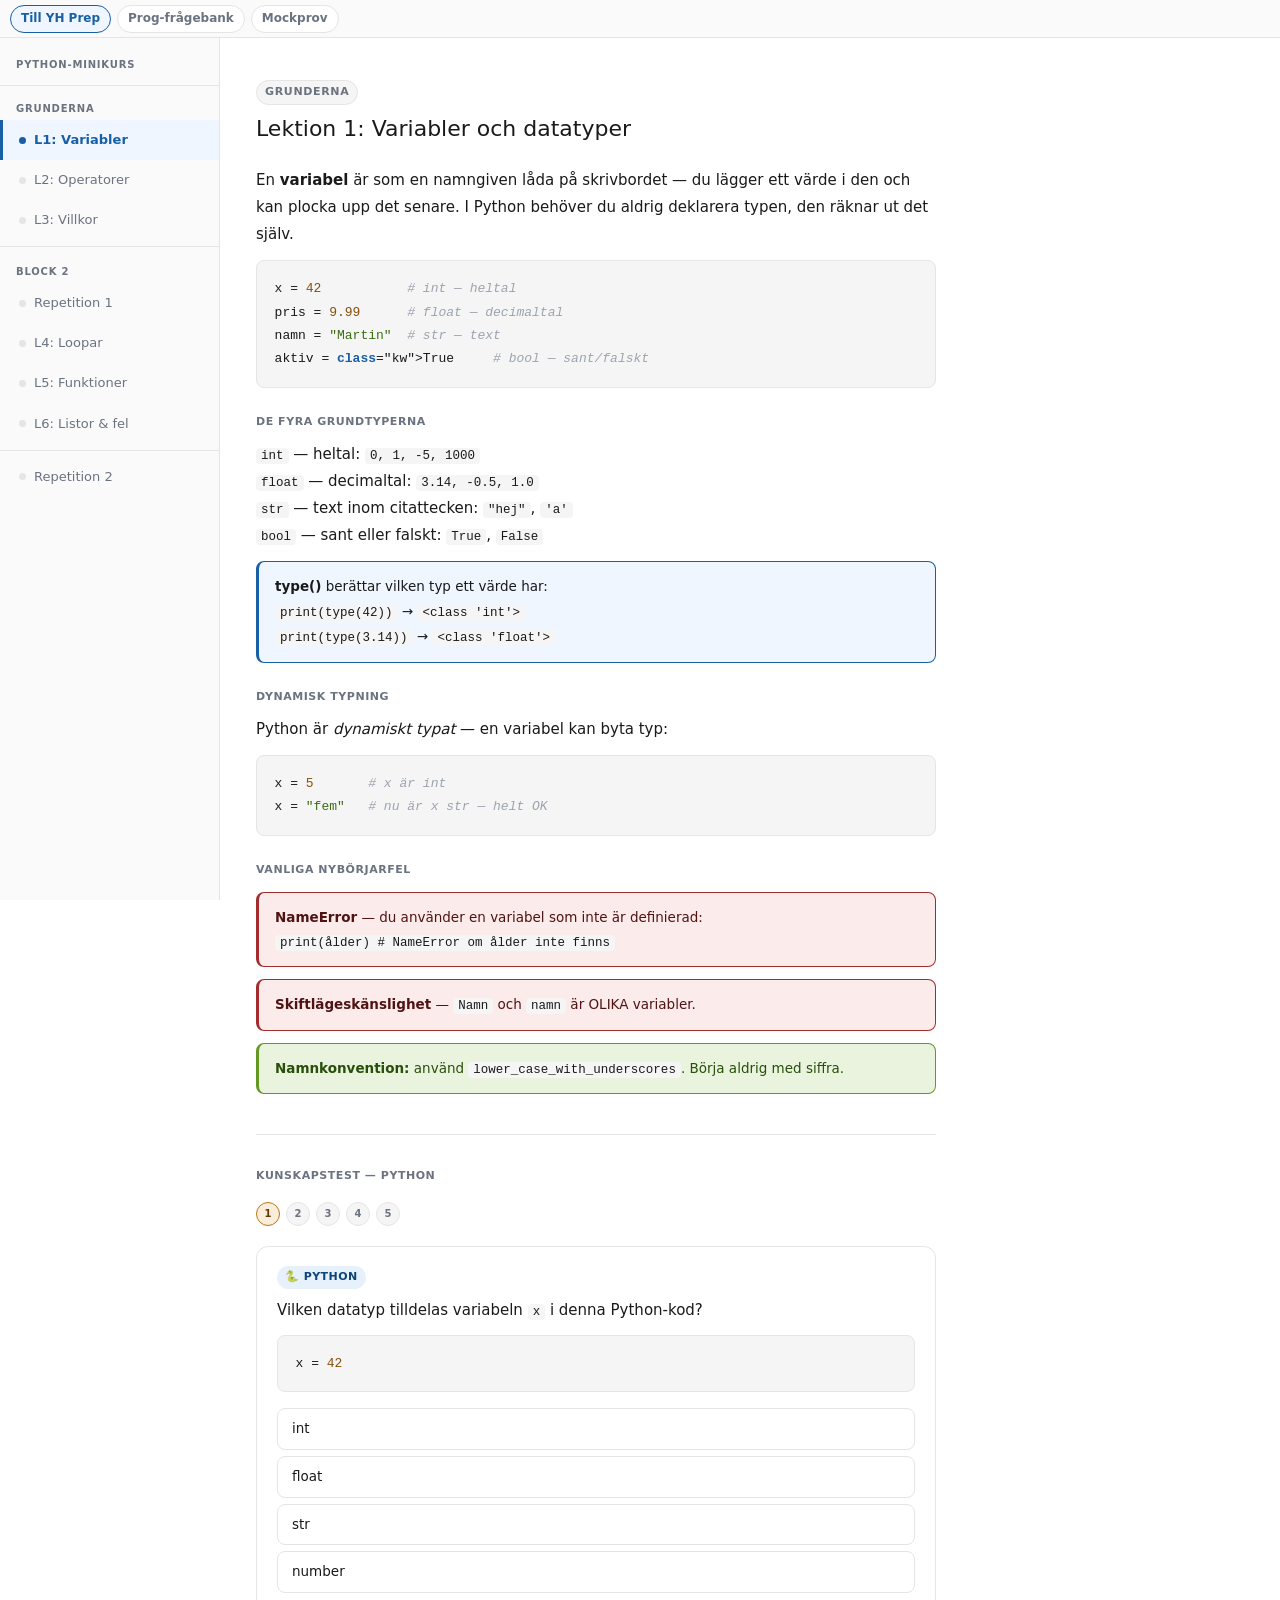
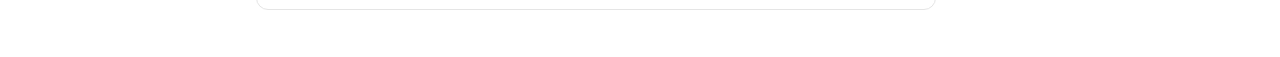
==== commit 116bb701: "Compact cross-navigation: python top switchbar + URL deep links" ====
--- a/python-minikurs.html
+++ b/python-minikurs.html
@@ -20,7 +20,7 @@
   --warn-bg:#FAEEDA;--warn-bd:#BA7517;--warn-tx:#633806;
   --code-bg:#f5f5f5;
   --kw:#185FA5;--str-c:#3B6D11;--num-c:#854F0B;--cmt-c:#9ca3af;
-  --nav-w:220px;
+  --nav-w:220px;--switch-h:38px;
 }
 @media(prefers-color-scheme:dark){
   :root{
@@ -37,13 +37,27 @@
 }
 
 /* ── Base ── */
-body{font-family:system-ui,-apple-system,sans-serif;background:var(--bg);color:var(--text);line-height:1.7;min-height:100vh;font-size:15px}
-#app{display:flex;min-height:100vh}
+body{font-family:system-ui,-apple-system,sans-serif;background:var(--bg);color:var(--text);line-height:1.7;min-height:100vh;font-size:15px;padding-top:var(--switch-h)}
+#app{display:flex;min-height:calc(100vh - var(--switch-h))}
+
+/* ── Compact switch bar ── */
+#switchbar{
+  position:fixed;top:0;left:0;right:0;height:var(--switch-h);
+  background:var(--bg2);border-bottom:1px solid var(--border);
+  display:flex;align-items:center;gap:6px;padding:0 10px;z-index:60;overflow-x:auto
+}
+.sw-link{
+  display:inline-flex;align-items:center;justify-content:center;white-space:nowrap;
+  height:28px;padding:0 10px;border-radius:999px;border:1px solid var(--border);
+  background:var(--bg);color:var(--text2);font-size:12px;font-weight:600;text-decoration:none
+}
+.sw-link:hover{background:var(--bg3);color:var(--text)}
+.sw-link.primary{background:var(--acc-l);color:var(--acc);border-color:var(--acc)}
 
 /* ── Sidebar ── */
 #sidebar{
   width:var(--nav-w);background:var(--bg2);border-right:1px solid var(--border);
-  position:sticky;top:0;height:100vh;overflow-y:auto;flex-shrink:0
+  position:sticky;top:var(--switch-h);height:calc(100vh - var(--switch-h));overflow-y:auto;flex-shrink:0
 }
 .nav-top{
   padding:18px 16px 12px;font-size:10px;font-weight:700;
@@ -280,6 +294,7 @@
 
 /* ── Mobile ── */
 @media(max-width:768px){
+  :root{--switch-h:34px}
   #app{flex-direction:column}
   #sidebar{
     width:100%;height:auto;position:static;
@@ -300,10 +315,17 @@
   pre{font-size:12px}
   .dot{width:20px;height:20px;font-size:9px}
   .opt{font-size:13px}
+  #switchbar{padding:0 8px;gap:5px}
+  .sw-link{height:24px;padding:0 8px;font-size:11px}
 }
 </style>
 </head>
 <body>
+<div id="switchbar">
+  <a class="sw-link primary" href="./?view=overview">Till YH Prep</a>
+  <a class="sw-link" href="./?view=bank&track=prog1a">Prog-frågebank</a>
+  <a class="sw-link" href="./?view=mock">Mockprov</a>
+</div>
 <div id="app">
   <nav id="sidebar"></nav>
   <main id="main"></main>
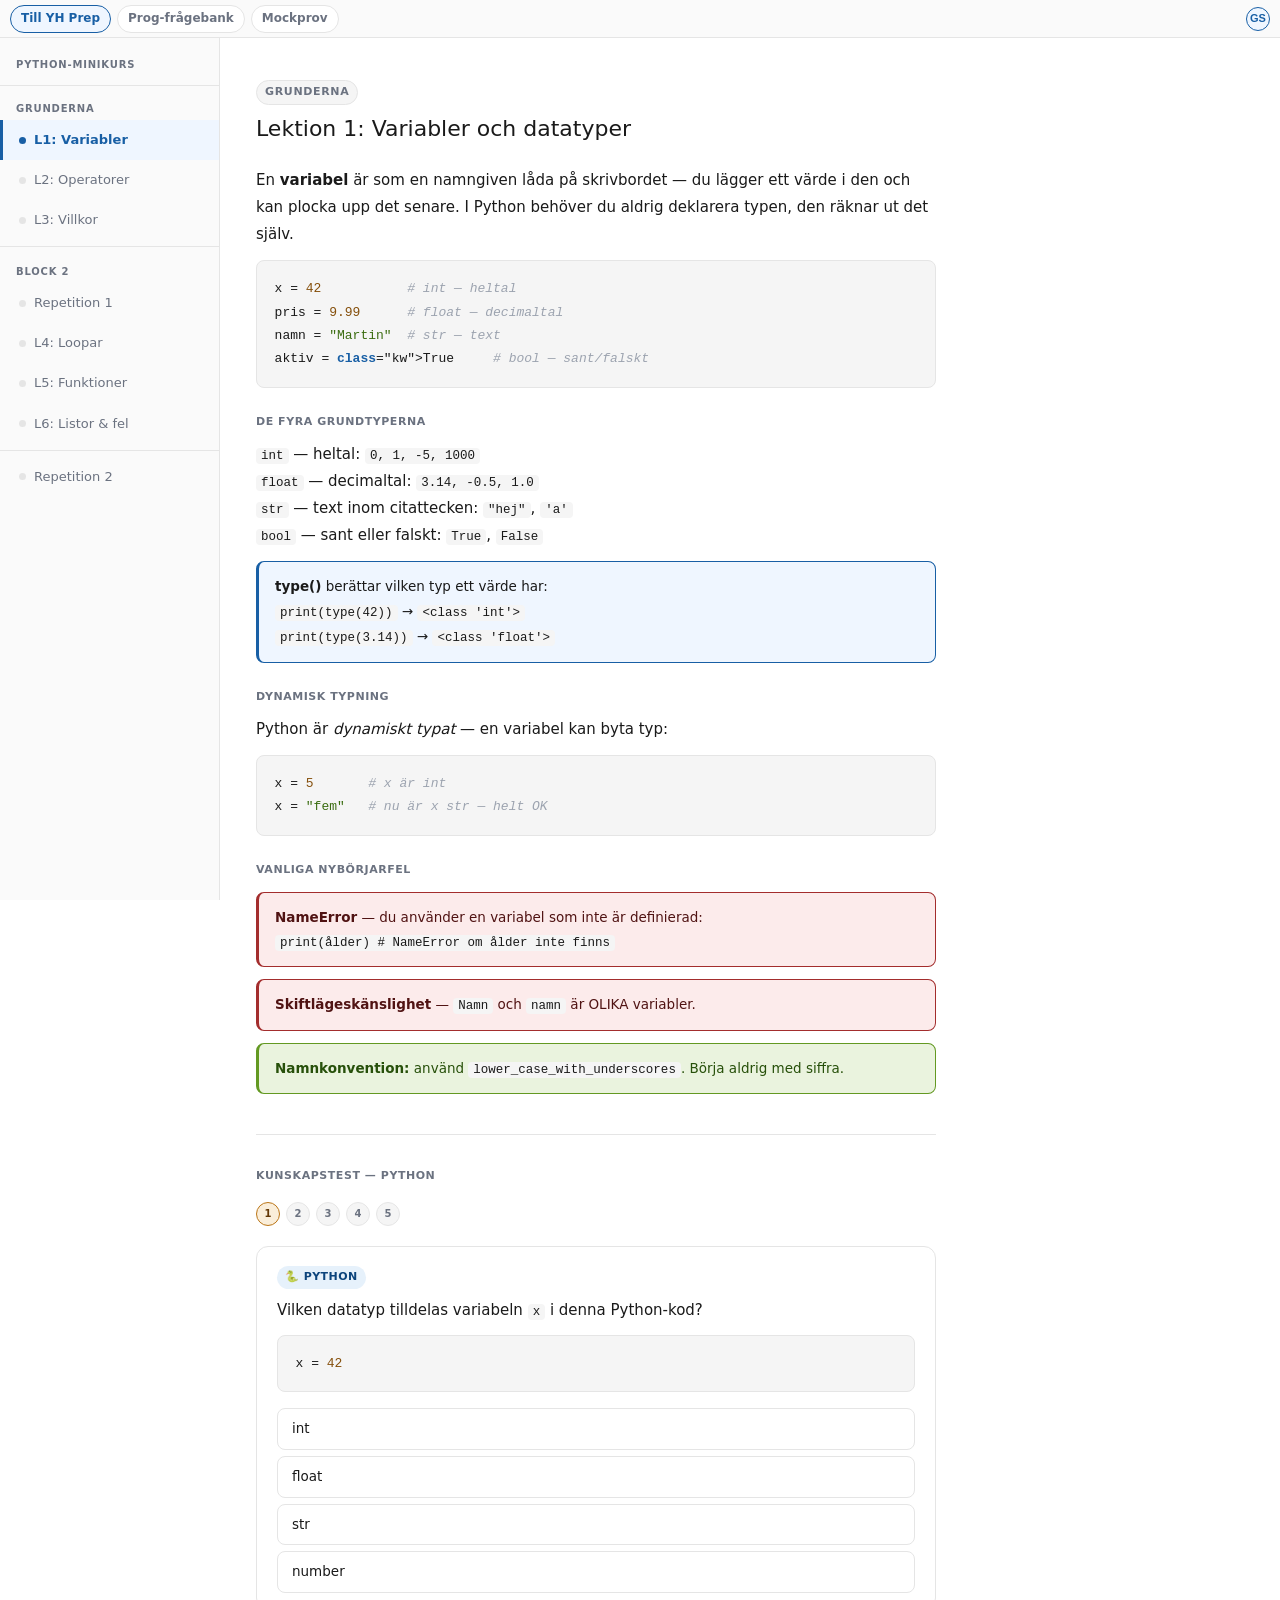
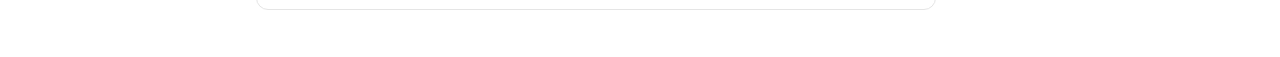
==== commit 28ac4b0b: "User avatar switcher in app + python course" ====
--- a/python-minikurs.html
+++ b/python-minikurs.html
@@ -53,6 +53,15 @@
 }
 .sw-link:hover{background:var(--bg3);color:var(--text)}
 .sw-link.primary{background:var(--acc-l);color:var(--acc);border-color:var(--acc)}
+.sw-user{
+  margin-left:auto;
+  width:24px;height:24px;border-radius:999px;
+  border:1px solid var(--acc);background:var(--acc-l);color:var(--acc);
+  font-size:11px;font-weight:700;line-height:1;
+  display:inline-flex;align-items:center;justify-content:center;
+  cursor:pointer;flex-shrink:0
+}
+.sw-user:hover{filter:brightness(0.97)}
 
 /* ── Sidebar ── */
 #sidebar{
@@ -317,6 +326,7 @@
   .opt{font-size:13px}
   #switchbar{padding:0 8px;gap:5px}
   .sw-link{height:24px;padding:0 8px;font-size:11px}
+  .sw-user{width:22px;height:22px;font-size:10px}
 }
 </style>
 </head>
@@ -325,6 +335,7 @@
   <a class="sw-link primary" href="./?view=overview">Till YH Prep</a>
   <a class="sw-link" href="./?view=bank&track=prog1a">Prog-frågebank</a>
   <a class="sw-link" href="./?view=mock">Mockprov</a>
+  <button id="user-avatar" class="sw-user" title="Byt användare">G</button>
 </div>
 <div id="app">
   <nav id="sidebar"></nav>
@@ -1610,6 +1621,52 @@
 ]; // end SECTIONS
 
 // ================================================================
+// USER CONTEXT (shared with YH Prep app)
+// ================================================================
+const USER_KEY = 'yh.current-user-id';
+
+function sanitizeUserId(value) {
+  const safe = String(value || '').trim().toLowerCase().replace(/[^a-z0-9_-]/g, '');
+  return safe || 'gäst';
+}
+
+function getCurrentUserId() {
+  const stored = localStorage.getItem(USER_KEY) || 'gäst';
+  const normalized = sanitizeUserId(stored);
+  localStorage.setItem(USER_KEY, normalized);
+  return normalized;
+}
+
+function userBadge(userId) {
+  const normalized = sanitizeUserId(userId);
+  if (normalized === 'gäst') return 'G';
+  const parts = normalized.split(/[-_]+/).filter(Boolean);
+  if (parts.length >= 2) return (parts[0][0] + parts[1][0]).toUpperCase();
+  return normalized.slice(0, 2).toUpperCase() || 'G';
+}
+
+function renderUserAvatar() {
+  const btn = document.getElementById('user-avatar');
+  if (!btn) return;
+  const userId = getCurrentUserId();
+  btn.textContent = userBadge(userId);
+  btn.title = `Användare: ${userId}. Klicka för att byta.`;
+}
+
+function initUserAvatarSwitch() {
+  const btn = document.getElementById('user-avatar');
+  if (!btn) return;
+  btn.addEventListener('click', () => {
+    const current = getCurrentUserId();
+    const input = window.prompt('Byt user id (tomt = gäst):', current === 'gäst' ? '' : current);
+    if (input === null) return;
+    const nextUser = sanitizeUserId(input || 'gäst');
+    localStorage.setItem(USER_KEY, nextUser);
+    renderUserAvatar();
+  });
+}
+
+// ================================================================
 // APP STATE
 // ================================================================
 let curSec = 0;
@@ -1972,6 +2029,8 @@
 // ================================================================
 // INIT
 // ================================================================
+renderUserAvatar();
+initUserAvatarSwitch();
 SECTIONS.forEach(initSecState);
 renderNav();
 renderMain();
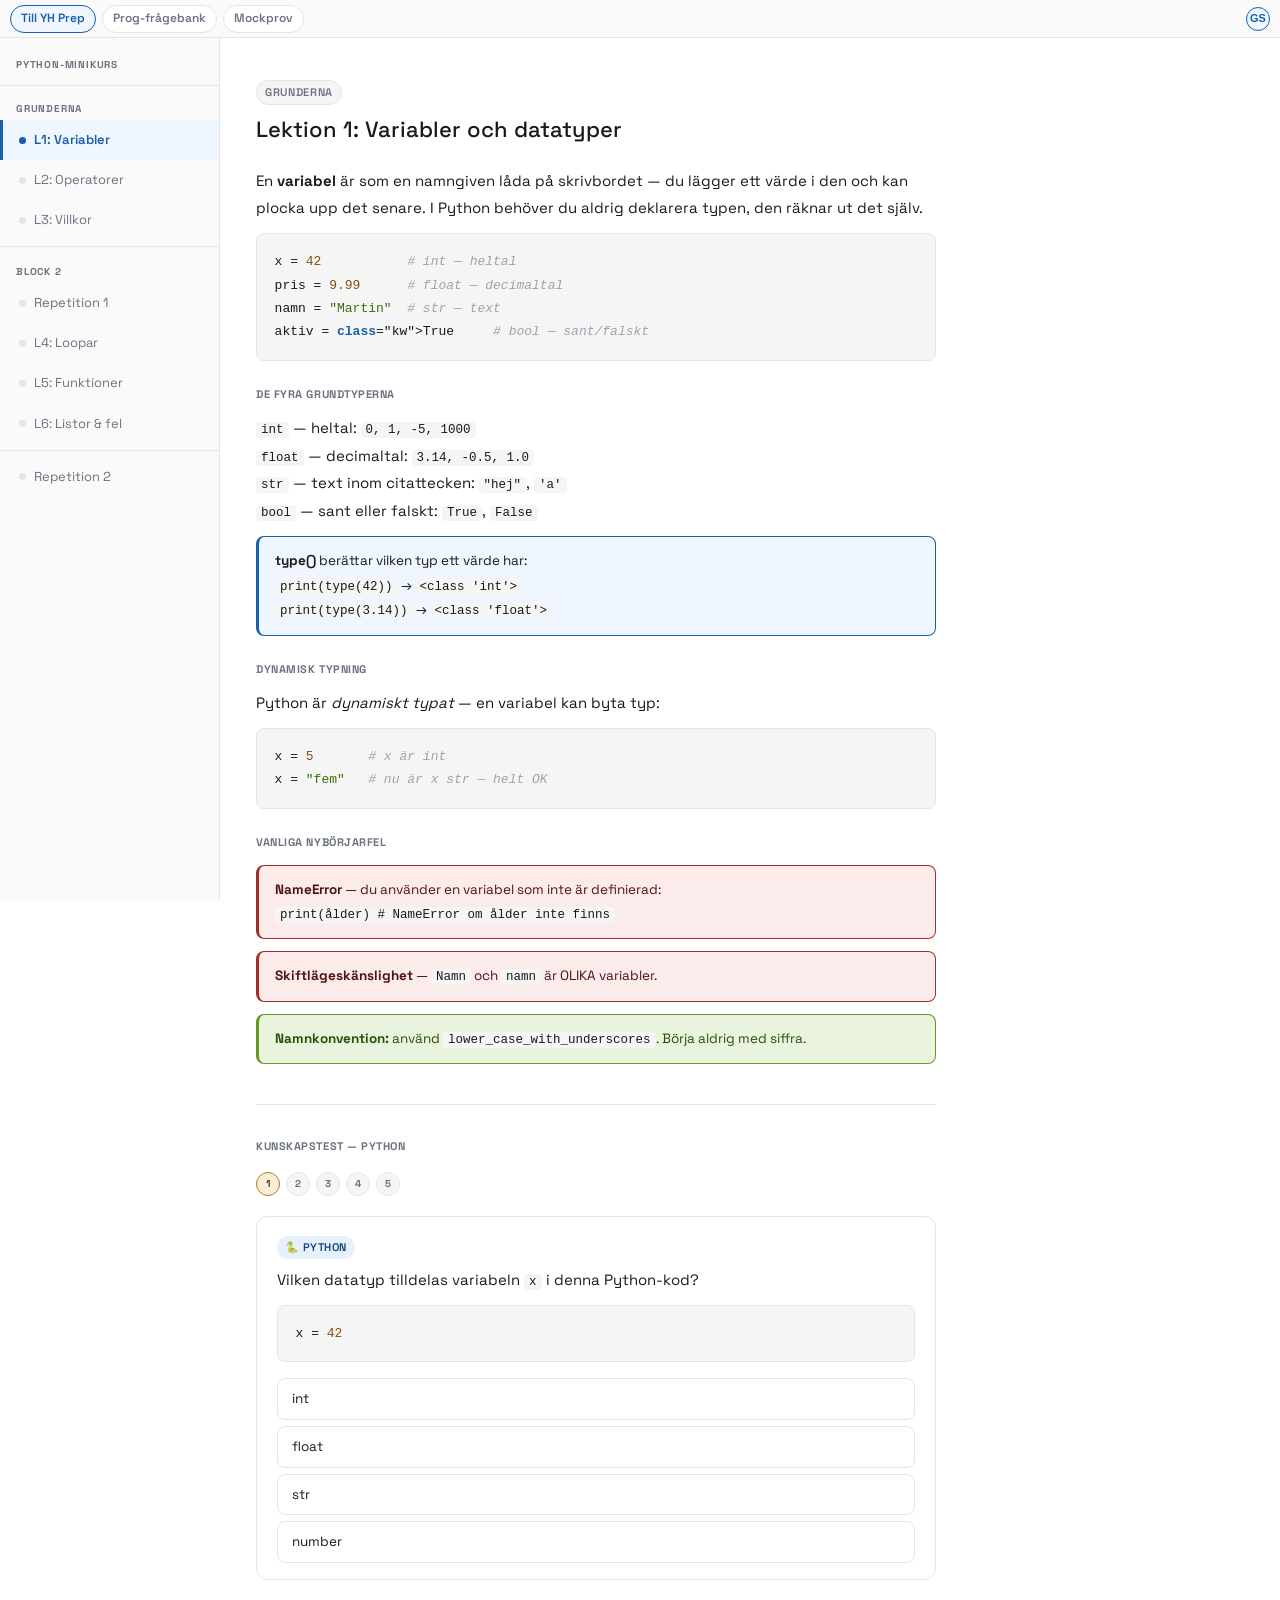
==== commit 6b24e386: "Unify typography and align UI styling with sprint badge language" ====
--- a/python-minikurs.html
+++ b/python-minikurs.html
@@ -5,6 +5,7 @@
 <meta name="viewport" content="width=device-width, initial-scale=1.0">
 <title>Python-minikurs — Nackademin</title>
 <style>
+@import url("https://fonts.googleapis.com/css2?family=Space+Grotesk:wght@400;500;600;700&display=swap");
 /* ── Reset ── */
 *,*::before,*::after{box-sizing:border-box;margin:0;padding:0}
 html{scroll-behavior:smooth}
@@ -37,7 +38,7 @@
 }
 
 /* ── Base ── */
-body{font-family:system-ui,-apple-system,sans-serif;background:var(--bg);color:var(--text);line-height:1.7;min-height:100vh;font-size:15px;padding-top:var(--switch-h)}
+body{font-family:"Space Grotesk",system-ui,-apple-system,sans-serif;background:var(--bg);color:var(--text);line-height:1.7;min-height:100vh;font-size:15px;padding-top:var(--switch-h)}
 #app{display:flex;min-height:calc(100vh - var(--switch-h))}
 
 /* ── Compact switch bar ── */
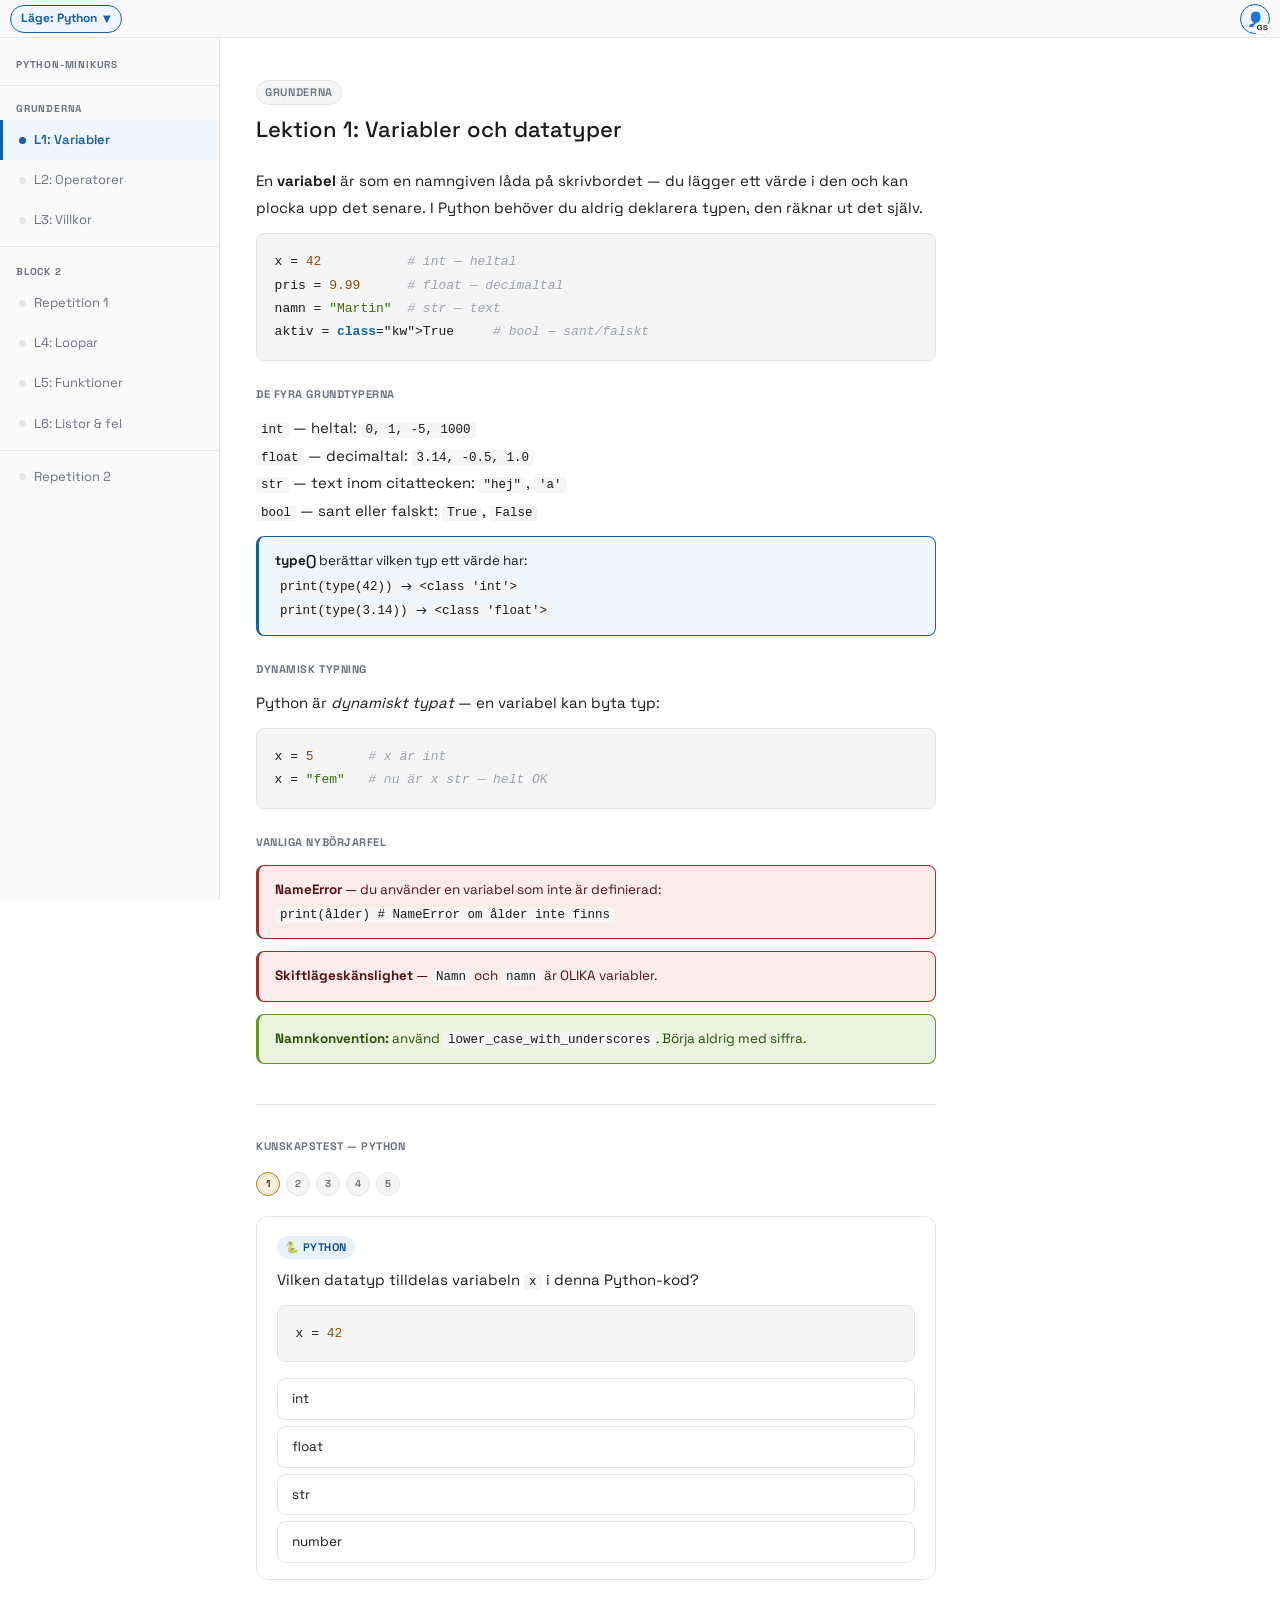
==== commit 788f061b: "Consolidate navigation into context dropdown and sync python switchbar" ====
--- a/python-minikurs.html
+++ b/python-minikurs.html
@@ -45,22 +45,49 @@
 #switchbar{
   position:fixed;top:0;left:0;right:0;height:var(--switch-h);
   background:var(--bg2);border-bottom:1px solid var(--border);
-  display:flex;align-items:center;gap:6px;padding:0 10px;z-index:60;overflow-x:auto
+  display:flex;align-items:center;gap:6px;padding:0 10px;z-index:60
+}
+.sw-menu{
+  position:relative;
+  z-index:70;
+}
+.sw-menu>summary{
+  list-style:none;cursor:pointer;
+  display:inline-flex;align-items:center;justify-content:center;white-space:nowrap;
+  height:28px;padding:0 10px;border-radius:999px;border:1px solid var(--acc);
+  background:var(--acc-l);color:var(--acc);font-size:12px;font-weight:700
+}
+.sw-menu>summary::-webkit-details-marker{display:none}
+.sw-menu>summary::after{content:"▼";margin-left:6px;font-size:10px}
+.sw-menu[open]>summary::after{content:"▲"}
+.sw-menu-body{
+  position:absolute;left:0;top:calc(100% + 6px);
+  min-width:200px;padding:8px;
+  background:var(--bg);border:1px solid var(--border);border-radius:10px;
+  box-shadow:0 10px 22px rgb(15 23 42 / .14);
+  display:grid;gap:6px;z-index:120
 }
 .sw-link{
-  display:inline-flex;align-items:center;justify-content:center;white-space:nowrap;
-  height:28px;padding:0 10px;border-radius:999px;border:1px solid var(--border);
+  display:inline-flex;align-items:center;justify-content:flex-start;white-space:nowrap;
+  min-height:30px;padding:0 10px;border-radius:999px;border:1px solid var(--border);
   background:var(--bg);color:var(--text2);font-size:12px;font-weight:600;text-decoration:none
 }
 .sw-link:hover{background:var(--bg3);color:var(--text)}
-.sw-link.primary{background:var(--acc-l);color:var(--acc);border-color:var(--acc)}
+.sw-link.current{background:var(--acc-l);color:var(--acc);border-color:var(--acc);font-weight:700}
 .sw-user{
   margin-left:auto;
-  width:24px;height:24px;border-radius:999px;
+  width:30px;height:30px;border-radius:999px;
   border:1px solid var(--acc);background:var(--acc-l);color:var(--acc);
-  font-size:11px;font-weight:700;line-height:1;
+  font-size:11px;font-weight:700;line-height:1;position:relative;
   display:inline-flex;align-items:center;justify-content:center;
   cursor:pointer;flex-shrink:0
+}
+.sw-user-icon{font-size:14px;line-height:1}
+.sw-user-initial{
+  position:absolute;right:-2px;bottom:-2px;
+  min-width:13px;height:13px;border-radius:999px;
+  border:1px solid var(--border);background:var(--bg);color:var(--text);
+  font-size:8px;font-weight:700;display:inline-flex;align-items:center;justify-content:center;padding:0 2px
 }
 .sw-user:hover{filter:brightness(0.97)}
 
@@ -326,17 +353,30 @@
   .dot{width:20px;height:20px;font-size:9px}
   .opt{font-size:13px}
   #switchbar{padding:0 8px;gap:5px}
-  .sw-link{height:24px;padding:0 8px;font-size:11px}
-  .sw-user{width:22px;height:22px;font-size:10px}
+  .sw-menu>summary{height:24px;padding:0 8px;font-size:11px}
+  .sw-menu-body{min-width:180px}
+  .sw-link{min-height:26px;padding:0 8px;font-size:11px}
+  .sw-user{width:24px;height:24px}
+  .sw-user-icon{font-size:11px}
+  .sw-user-initial{min-width:11px;height:11px;font-size:7px}
 }
 </style>
 </head>
 <body>
 <div id="switchbar">
-  <a class="sw-link primary" href="./?view=overview">Till YH Prep</a>
-  <a class="sw-link" href="./?view=bank&track=prog1a">Prog-frågebank</a>
-  <a class="sw-link" href="./?view=mock">Mockprov</a>
-  <button id="user-avatar" class="sw-user" title="Byt användare">G</button>
+  <details class="sw-menu">
+    <summary>Läge: Python</summary>
+    <div class="sw-menu-body">
+      <a class="sw-link" href="./?view=overview">YH Prep: Översikt</a>
+      <a class="sw-link" href="./?view=bank&track=prog1a">YH Prep: Frågebank (Prog)</a>
+      <a class="sw-link" href="./?view=mock">YH Prep: Mockprov</a>
+      <a class="sw-link current" href="./python-minikurs.html">Python-minikurs</a>
+    </div>
+  </details>
+  <button id="user-avatar" class="sw-user" title="Byt användare">
+    <span class="sw-user-icon" aria-hidden="true">👤</span>
+    <span id="sw-user-initial" class="sw-user-initial">G</span>
+  </button>
 </div>
 <div id="app">
   <nav id="sidebar"></nav>
@@ -1648,9 +1688,10 @@
 
 function renderUserAvatar() {
   const btn = document.getElementById('user-avatar');
+  const initial = document.getElementById('sw-user-initial');
   if (!btn) return;
   const userId = getCurrentUserId();
-  btn.textContent = userBadge(userId);
+  if (initial) initial.textContent = userBadge(userId);
   btn.title = `Användare: ${userId}. Klicka för att byta.`;
 }
 
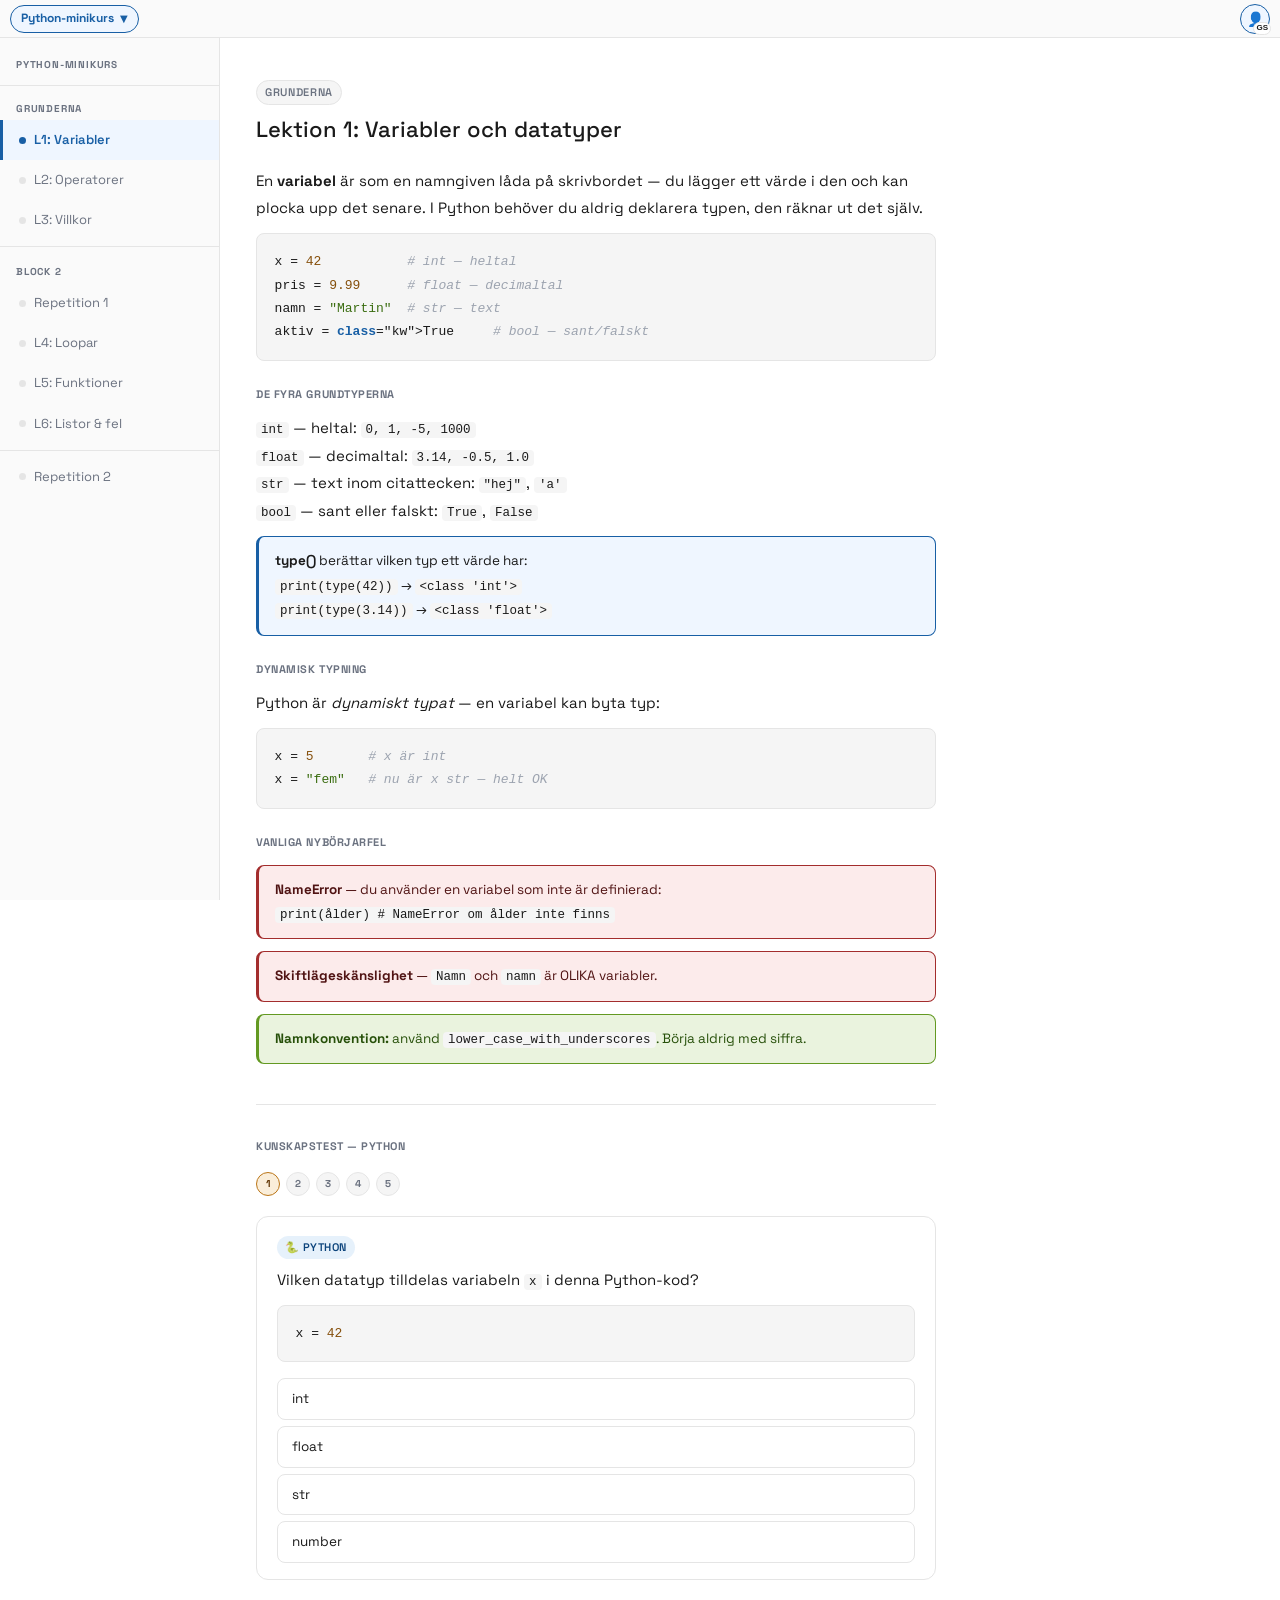
==== commit a1c8f0d9: "Stabilize top menus and add 5-min cross-track mini-check" ====
--- a/python-minikurs.html
+++ b/python-minikurs.html
@@ -365,7 +365,7 @@
 <body>
 <div id="switchbar">
   <details class="sw-menu">
-    <summary>Läge: Python</summary>
+    <summary>Python-minikurs</summary>
     <div class="sw-menu-body">
       <a class="sw-link" href="./?view=overview">YH Prep: Översikt</a>
       <a class="sw-link" href="./?view=bank&track=prog1a">YH Prep: Frågebank (Prog)</a>
